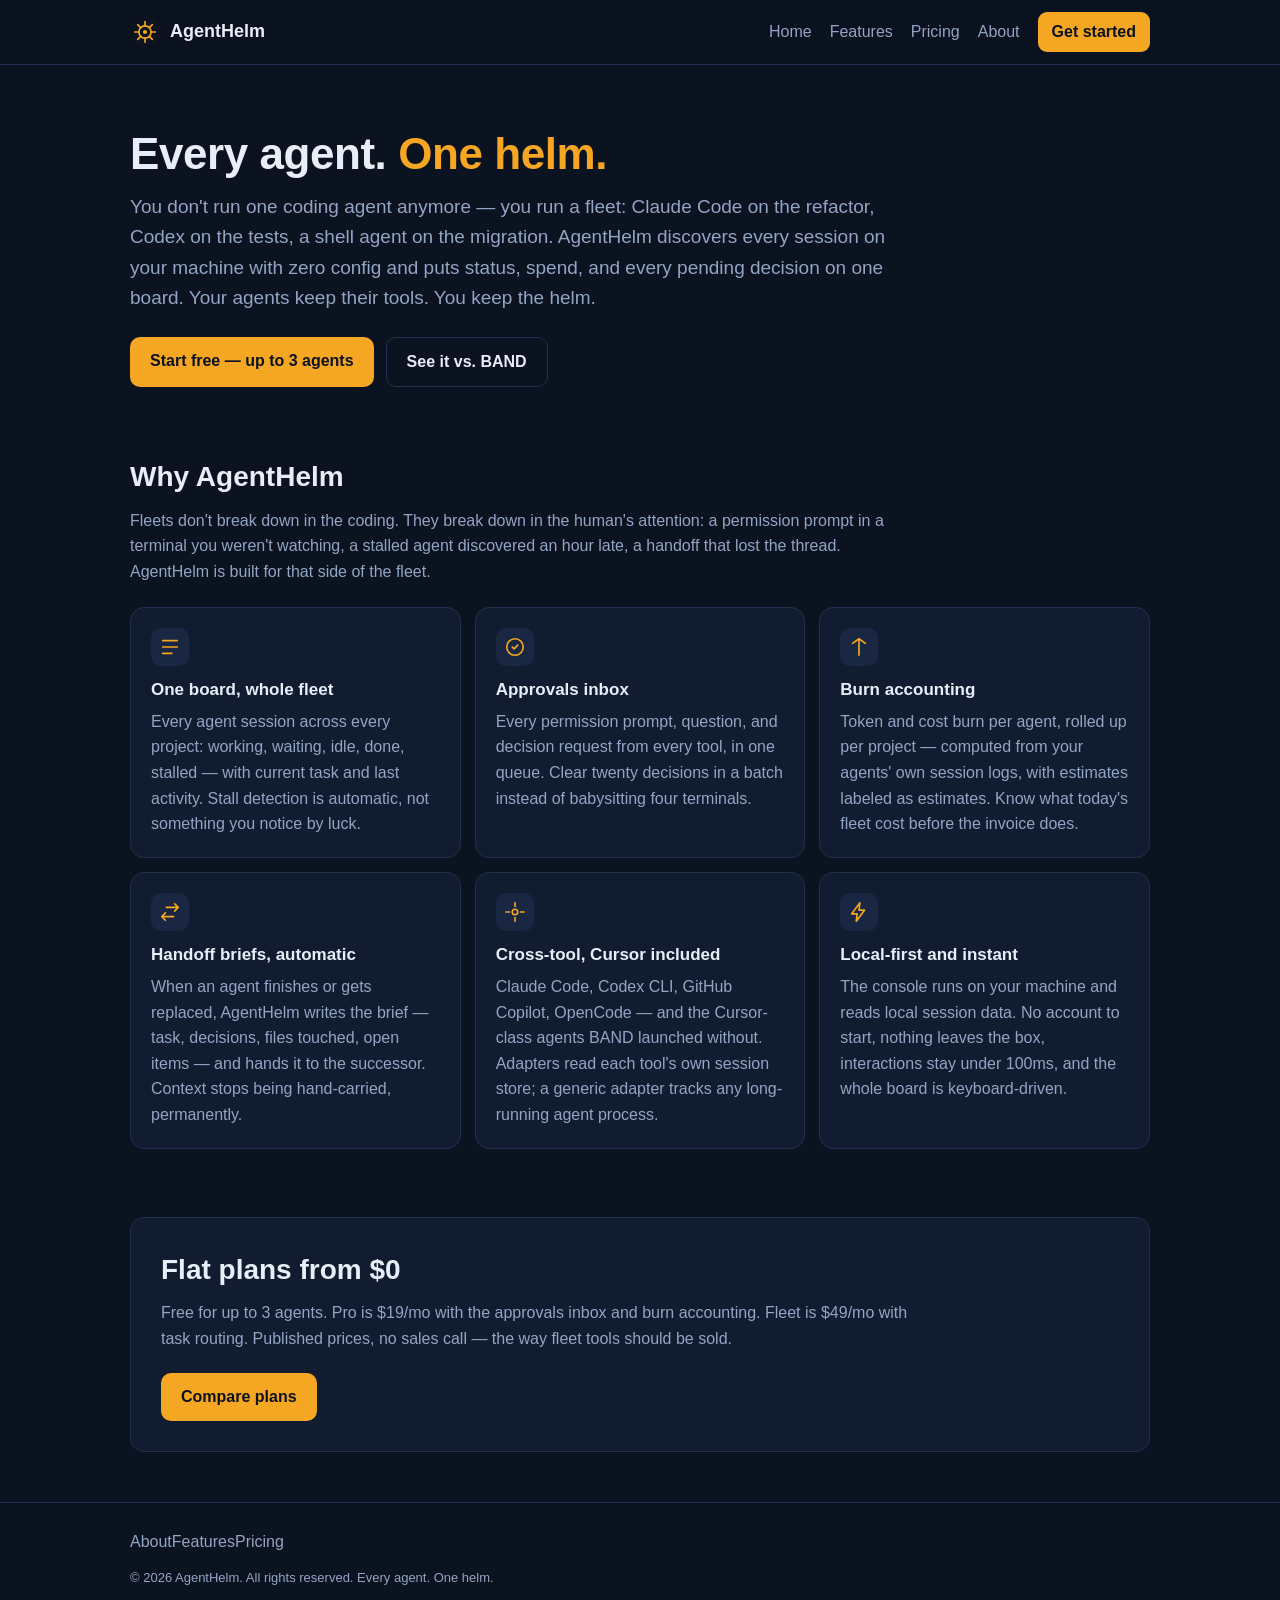
==== site/index.html @ 5ca5eb6a "AgentHelm launch: main batch 1/1" ====
<!doctype html><html lang="en"><head><meta charset="utf-8"><meta name="viewport" content="width=device-width, initial-scale=1"><title>AgentHelm — Every agent. One helm.</title><meta name="description" content="AgentHelm is the fleet operations console for coding agents: every agent session, its status, its spend, and every decision it needs — on one board, with one approvals inbox and automatic handoff briefs. Free for up to 3 agents."><meta property="og:title" content="AgentHelm — Every agent. One helm."><meta property="og:description" content="One board for every coding agent you run: status, burn, approvals, handoffs. Local-first, cross-tool, zero config."><meta property="og:type" content="website"><link rel="stylesheet" href="styles.css"><link rel="icon" type="image/svg+xml" href="assets/logo.svg">
<meta name="theme-color" content="#0b1220">
</head><body><header class="site"><div class="wrap nav"><a class="brand" href="index.html"><img src="assets/logo.svg" alt="AgentHelm logo" class="brand-logo"><span class="brand-lockup-name">AgentHelm</span></a><nav class="links"><a href="index.html">Home</a><a href="features.html">Features</a><a href="pricing.html">Pricing</a><a href="about.html">About</a><a class="cta" href="pricing.html">Get started</a></nav></div></header><main class="wrap"><div class="hero"><h1>Every agent. <span class="hl">One helm.</span></h1><p class="sub">You don't run one coding agent anymore — you run a fleet: Claude Code on the refactor, Codex on the tests, a shell agent on the migration. AgentHelm discovers every session on your machine with zero config and puts status, spend, and every pending decision on one board. Your agents keep their tools. You keep the helm.</p><div class="btnrow"><a class="btn" href="pricing.html">Start free — up to 3 agents</a><a class="btn ghost" href="features.html">See it vs. BAND</a></div>
</div>
<section class="block"><h2>Why AgentHelm</h2><p class="lead">Fleets don't break down in the coding. They break down in the human's attention: a permission prompt in a terminal you weren't watching, a stalled agent discovered an hour late, a handoff that lost the thread. AgentHelm is built for that side of the fleet.</p><div class="grid3"><div class="card"><span class="icon-chip" aria-hidden="true"><svg viewBox="0 0 24 24"><path d="M4 5h16M4 12h16M4 19h10"/></svg></span><h3>One board, whole fleet</h3><p>Every agent session across every project: working, waiting, idle, done, stalled — with current task and last activity. Stall detection is automatic, not something you notice by luck.</p></div><div class="card"><span class="icon-chip" aria-hidden="true"><svg viewBox="0 0 24 24"><path d="M9 12l2 2 4-4"/><circle cx="12" cy="12" r="9"/></svg></span><h3>Approvals inbox</h3><p>Every permission prompt, question, and decision request from every tool, in one queue. Clear twenty decisions in a batch instead of babysitting four terminals.</p></div><div class="card"><span class="icon-chip" aria-hidden="true"><svg viewBox="0 0 24 24"><path d="M12 3v18M5 8l7-5 7 5"/></svg></span><h3>Burn accounting</h3><p>Token and cost burn per agent, rolled up per project — computed from your agents' own session logs, with estimates labeled as estimates. Know what today's fleet cost before the invoice does.</p></div><div class="card"><span class="icon-chip" aria-hidden="true"><svg viewBox="0 0 24 24"><path d="M8 7h13M17 3l4 4-4 4M16 17H3M7 13l-4 4 4 4"/></svg></span><h3>Handoff briefs, automatic</h3><p>When an agent finishes or gets replaced, AgentHelm writes the brief — task, decisions, files touched, open items — and hands it to the successor. Context stops being hand-carried, permanently.</p></div><div class="card"><span class="icon-chip" aria-hidden="true"><svg viewBox="0 0 24 24"><circle cx="12" cy="12" r="3"/><path d="M12 2v4M12 18v4M2 12h4M18 12h4"/></svg></span><h3>Cross-tool, Cursor included</h3><p>Claude Code, Codex CLI, GitHub Copilot, OpenCode — and the Cursor-class agents BAND launched without. Adapters read each tool's own session store; a generic adapter tracks any long-running agent process.</p></div><div class="card"><span class="icon-chip" aria-hidden="true"><svg viewBox="0 0 24 24"><path d="M13 2L4 14h6l-1 8 9-12h-6z"/></svg></span><h3>Local-first and instant</h3><p>The console runs on your machine and reads local session data. No account to start, nothing leaves the box, interactions stay under 100ms, and the whole board is keyboard-driven.</p></div></div></section>
<section class="block dark"><h2>Flat plans from $0</h2><p class="lead">Free for up to 3 agents. Pro is $19/mo with the approvals inbox and burn accounting. Fleet is $49/mo with task routing. Published prices, no sales call — the way fleet tools should be sold.</p><div class="btnrow"><a class="btn" href="pricing.html">Compare plans</a></div></section></main><footer class="site"><div class="wrap"><div class="cols"><div><a href="about.html">About</a><a href="features.html">Features</a><a href="pricing.html">Pricing</a></div></div><p class="small">© 2026 AgentHelm. All rights reserved. Every agent. One helm.</p></div></footer>
</body></html>
---- site/styles.css ----
/* AgentHelm — portfolio site pattern, helm palette */
:root{
  --bg:#0b1220; --panel:#121c30; --line:#22304d; --txt:#e8eef8; --dim:#93a5c4;
  --amber:#f5a623; --green:#2fbf71; --red:#e5484d; --radius:14px;
}
*{box-sizing:border-box}
body{margin:0;background:var(--bg);color:var(--txt);
  font:16px/1.6 -apple-system,"Segoe UI",Roboto,Helvetica,Arial,sans-serif}
a{color:var(--amber);text-decoration:none}
a:hover{text-decoration:underline}
.wrap{max-width:1060px;margin:0 auto;padding:0 20px}
header.site{border-bottom:1px solid var(--line);background:rgba(11,18,32,.92);position:sticky;top:0;z-index:5}
.nav{display:flex;align-items:center;gap:18px;padding:12px 20px}
.brand{display:flex;align-items:center;gap:10px;color:var(--txt);font-weight:700;font-size:18px}
.brand:hover{text-decoration:none}
.brand-logo{width:30px;height:30px}
nav.links{margin-left:auto;display:flex;gap:18px;align-items:center}
nav.links a{color:var(--dim)}
nav.links a:hover{color:var(--txt);text-decoration:none}
nav.links a.cta{color:#0b1220;background:var(--amber);padding:7px 14px;border-radius:9px;font-weight:600}
.hero{padding:64px 0 30px;text-align:left}
.hero h1{font-size:44px;line-height:1.12;margin:0 0 14px;letter-spacing:-.01em}
.hero h1 .hl{color:var(--amber)}
.hero .sub{font-size:19px;color:var(--dim);max-width:760px;margin:0 0 24px}
.btnrow{display:flex;gap:12px;flex-wrap:wrap}
.btn{display:inline-block;background:var(--amber);color:#0b1220;font-weight:600;
  padding:11px 20px;border-radius:10px}
.btn:hover{text-decoration:none;filter:brightness(1.08)}
.btn.ghost{background:transparent;color:var(--txt);border:1px solid var(--line)}
section.block{padding:38px 0}
section.block h2{font-size:28px;margin:0 0 8px}
section.block .lead{color:var(--dim);max-width:760px;margin:0 0 22px}
section.block.dark{background:var(--panel);border:1px solid var(--line);border-radius:var(--radius);padding:30px;margin:30px 0}
.grid3{display:grid;grid-template-columns:repeat(auto-fill,minmax(300px,1fr));gap:14px}
.card{background:var(--panel);border:1px solid var(--line);border-radius:var(--radius);padding:20px}
.card h3{margin:0 0 6px;font-size:17px}
.card p{margin:0;color:var(--dim)}
.icon-chip{display:inline-flex;width:38px;height:38px;border-radius:10px;background:#1a2742;
  align-items:center;justify-content:center;margin-bottom:10px}
.icon-chip svg{width:22px;height:22px;stroke:var(--amber);fill:none;stroke-width:1.8;stroke-linecap:round;stroke-linejoin:round}
table.cmp{width:100%;border-collapse:collapse;background:var(--panel);border:1px solid var(--line);border-radius:var(--radius);overflow:hidden}
table.cmp th,table.cmp td{padding:10px 14px;border-bottom:1px solid var(--line);text-align:left;vertical-align:top}
table.cmp th{color:var(--dim);font-size:13px;text-transform:uppercase;letter-spacing:.08em}
.price-grid{display:grid;grid-template-columns:repeat(auto-fill,minmax(230px,1fr));gap:14px}
.price-card{background:var(--panel);border:1px solid var(--line);border-radius:var(--radius);padding:22px}
.price-card .amt{font-size:32px;font-weight:700}
.price-card .amt span{font-size:15px;color:var(--dim);font-weight:400}
.price-card ul{margin:12px 0 18px;padding-left:18px;color:var(--dim)}
.price-card.flag{border-color:var(--amber)}
.note{color:var(--dim);font-size:14px}
footer.site{border-top:1px solid var(--line);margin-top:50px;padding:26px 0 40px}
footer.site .cols{display:flex;gap:22px;flex-wrap:wrap;margin-bottom:12px}
footer.site a{color:var(--dim)}
footer.site .small{color:var(--dim);font-size:13px}
@media (max-width:640px){.hero h1{font-size:33px}nav.links a:not(.cta){display:none}}
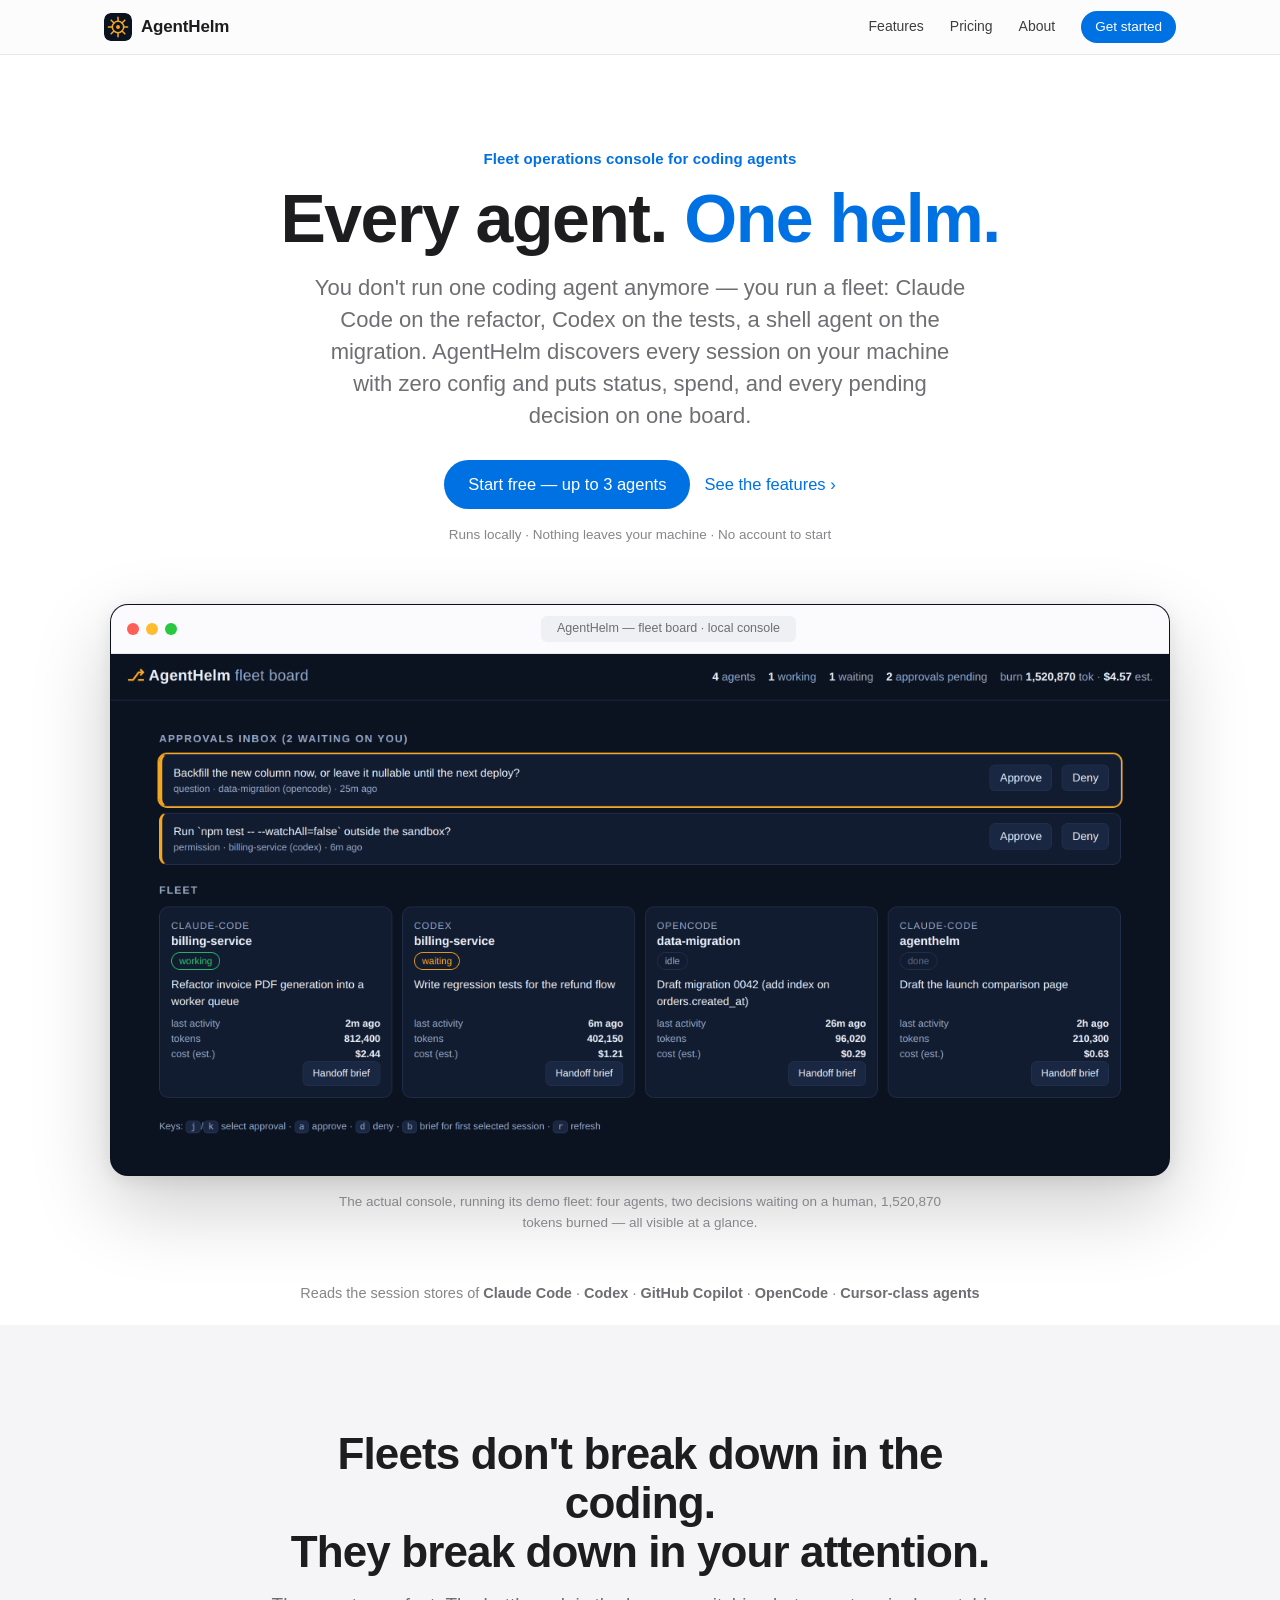
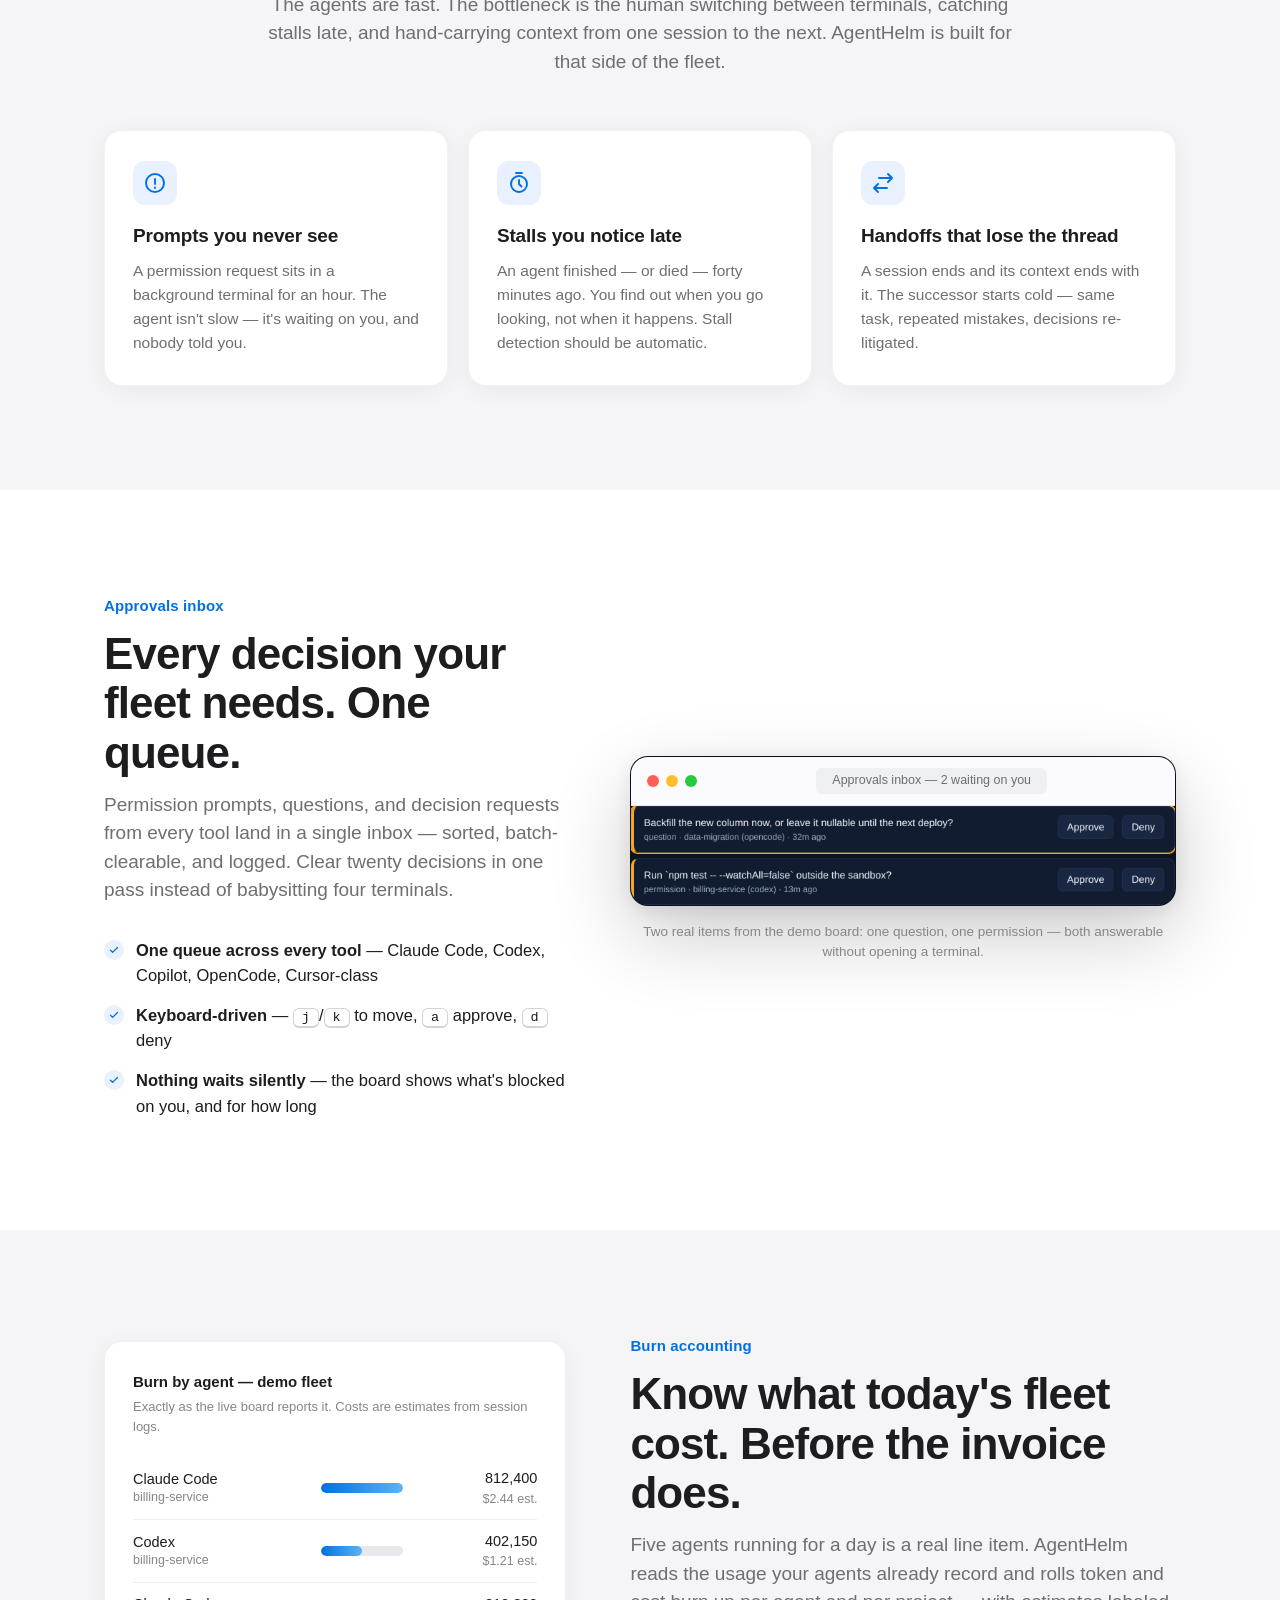
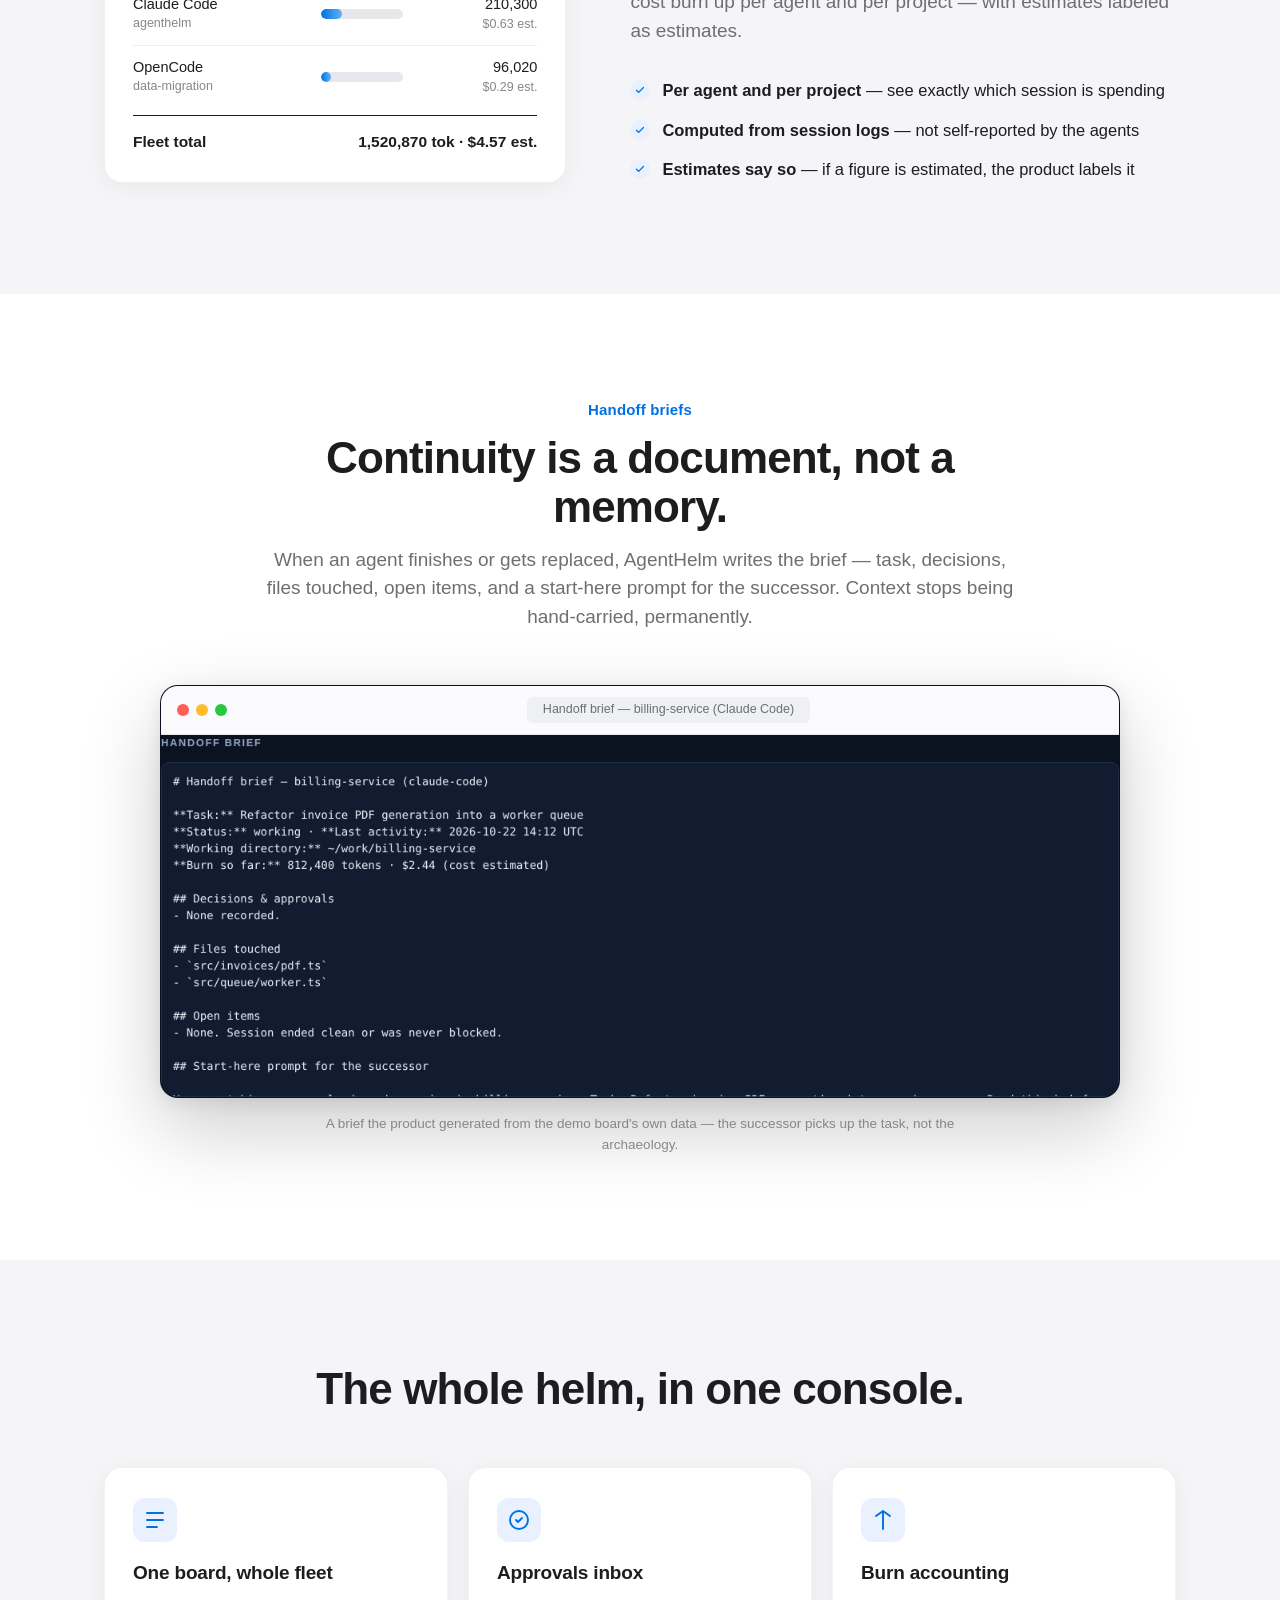
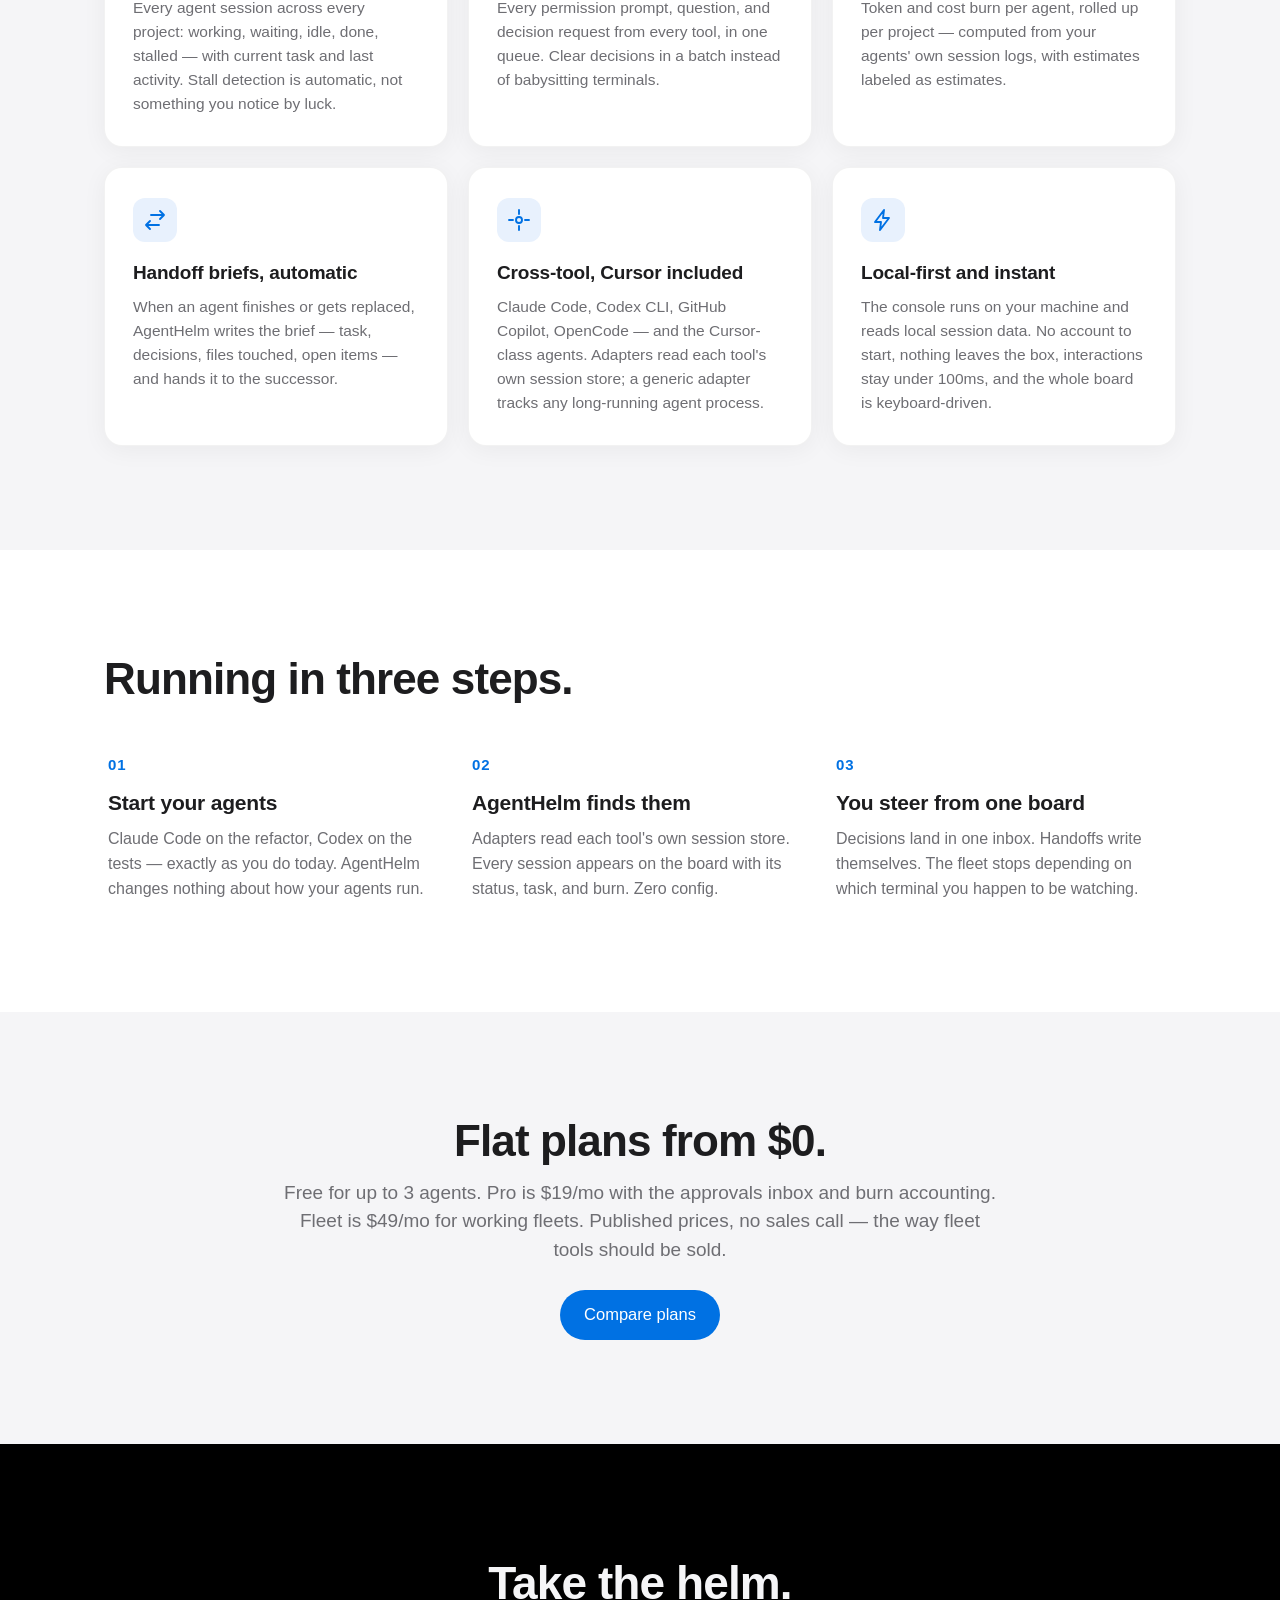
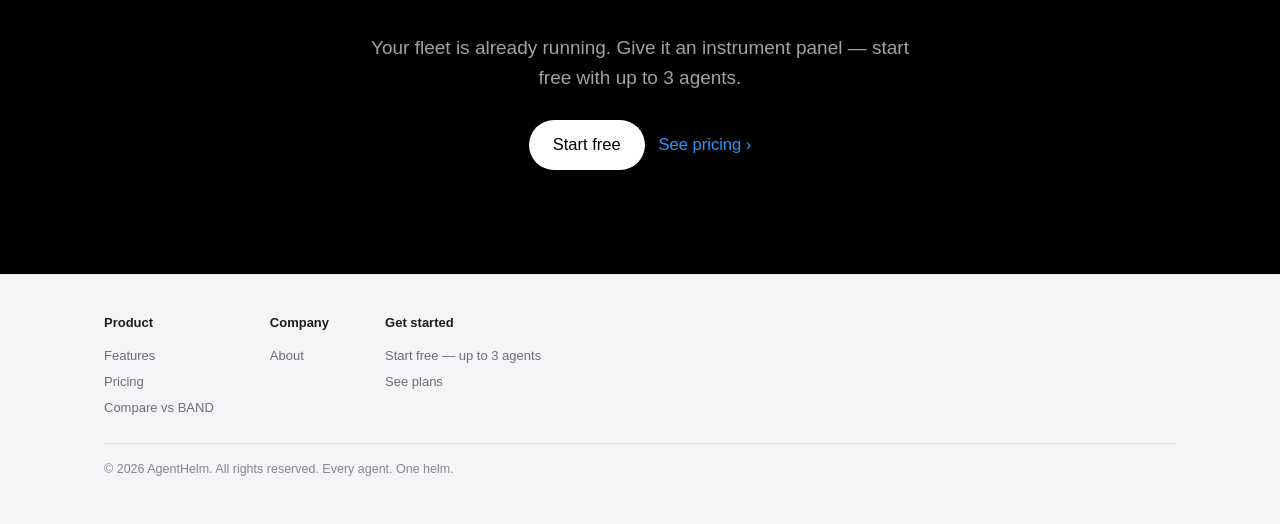
==== commit 9b44da5c: "AgentHelm redesign 2026-10-22: Apple-standard site, real console captures" ====
--- a/site/index.html
+++ b/site/index.html
@@ -1,7 +1,173 @@
-<!doctype html><html lang="en"><head><meta charset="utf-8"><meta name="viewport" content="width=device-width, initial-scale=1"><title>AgentHelm — Every agent. One helm.</title><meta name="description" content="AgentHelm is the fleet operations console for coding agents: every agent session, its status, its spend, and every decision it needs — on one board, with one approvals inbox and automatic handoff briefs. Free for up to 3 agents."><meta property="og:title" content="AgentHelm — Every agent. One helm."><meta property="og:description" content="One board for every coding agent you run: status, burn, approvals, handoffs. Local-first, cross-tool, zero config."><meta property="og:type" content="website"><link rel="stylesheet" href="styles.css"><link rel="icon" type="image/svg+xml" href="assets/logo.svg">
-<meta name="theme-color" content="#0b1220">
-</head><body><header class="site"><div class="wrap nav"><a class="brand" href="index.html"><img src="assets/logo.svg" alt="AgentHelm logo" class="brand-logo"><span class="brand-lockup-name">AgentHelm</span></a><nav class="links"><a href="index.html">Home</a><a href="features.html">Features</a><a href="pricing.html">Pricing</a><a href="about.html">About</a><a class="cta" href="pricing.html">Get started</a></nav></div></header><main class="wrap"><div class="hero"><h1>Every agent. <span class="hl">One helm.</span></h1><p class="sub">You don't run one coding agent anymore — you run a fleet: Claude Code on the refactor, Codex on the tests, a shell agent on the migration. AgentHelm discovers every session on your machine with zero config and puts status, spend, and every pending decision on one board. Your agents keep their tools. You keep the helm.</p><div class="btnrow"><a class="btn" href="pricing.html">Start free — up to 3 agents</a><a class="btn ghost" href="features.html">See it vs. BAND</a></div>
+<!doctype html>
+<html lang="en">
+<head>
+<meta charset="utf-8">
+<meta name="viewport" content="width=device-width, initial-scale=1">
+<title>AgentHelm — Every agent. One helm.</title>
+<meta name="description" content="AgentHelm is the fleet operations console for coding agents: every agent session, its status, its spend, and every decision it needs — on one board, with one approvals inbox and automatic handoff briefs. Free for up to 3 agents.">
+<meta property="og:title" content="AgentHelm — Every agent. One helm.">
+<meta property="og:description" content="One board for every coding agent you run: status, burn, approvals, handoffs. Local-first, cross-tool, zero config.">
+<meta property="og:type" content="website">
+<meta property="og:url" content="https://agenthelm.lifeofmorr.com/">
+<meta property="og:image" content="https://agenthelm.lifeofmorr.com/assets/logo.svg">
+<meta name="theme-color" content="#fbfbfd">
+<link rel="stylesheet" href="styles.css">
+<link rel="icon" type="image/svg+xml" href="assets/logo.svg">
+</head>
+<body>
+<header class="site"><div class="wrap nav">
+<a class="brand" href="index.html"><img src="assets/logo.svg" alt="AgentHelm logo" class="brand-logo">AgentHelm</a>
+<nav class="links"><a href="features.html">Features</a><a href="pricing.html">Pricing</a><a href="about.html">About</a><a class="cta" href="pricing.html">Get started</a></nav>
+</div></header>
+
+<main>
+<div class="hero wrap">
+  <p class="eyebrow">Fleet operations console for coding agents</p>
+  <h1>Every agent. <span class="hl">One helm.</span></h1>
+  <p class="sub">You don't run one coding agent anymore — you run a fleet: Claude Code on the refactor, Codex on the tests, a shell agent on the migration. AgentHelm discovers every session on your machine with zero config and puts status, spend, and every pending decision on one board.</p>
+  <div class="btnrow">
+    <a class="btn" href="pricing.html">Start free — up to 3 agents</a>
+    <a class="link-arrow" href="features.html">See the features</a>
+  </div>
+  <p class="fineprint">Runs locally · Nothing leaves your machine · No account to start</p>
+  <div class="window">
+    <div class="window-bar"><span class="dot r"></span><span class="dot y"></span><span class="dot g"></span><span class="url">AgentHelm — fleet board · local console</span></div>
+    <img src="assets/console-board.svg" alt="The AgentHelm fleet board, live from the product's demo: an approvals inbox with two decisions waiting, and four agent sessions across three projects showing status, current task, token burn and estimated cost" width="2640" height="1300">
+  </div>
+  <p class="shot-caption">The actual console, running its demo fleet: four agents, two decisions waiting on a human, 1,520,870 tokens burned — all visible at a glance.</p>
+  <p class="toolstrip">Reads the session stores of <b>Claude Code</b> · <b>Codex</b> · <b>GitHub Copilot</b> · <b>OpenCode</b> · <b>Cursor-class agents</b></p>
 </div>
-<section class="block"><h2>Why AgentHelm</h2><p class="lead">Fleets don't break down in the coding. They break down in the human's attention: a permission prompt in a terminal you weren't watching, a stalled agent discovered an hour late, a handoff that lost the thread. AgentHelm is built for that side of the fleet.</p><div class="grid3"><div class="card"><span class="icon-chip" aria-hidden="true"><svg viewBox="0 0 24 24"><path d="M4 5h16M4 12h16M4 19h10"/></svg></span><h3>One board, whole fleet</h3><p>Every agent session across every project: working, waiting, idle, done, stalled — with current task and last activity. Stall detection is automatic, not something you notice by luck.</p></div><div class="card"><span class="icon-chip" aria-hidden="true"><svg viewBox="0 0 24 24"><path d="M9 12l2 2 4-4"/><circle cx="12" cy="12" r="9"/></svg></span><h3>Approvals inbox</h3><p>Every permission prompt, question, and decision request from every tool, in one queue. Clear twenty decisions in a batch instead of babysitting four terminals.</p></div><div class="card"><span class="icon-chip" aria-hidden="true"><svg viewBox="0 0 24 24"><path d="M12 3v18M5 8l7-5 7 5"/></svg></span><h3>Burn accounting</h3><p>Token and cost burn per agent, rolled up per project — computed from your agents' own session logs, with estimates labeled as estimates. Know what today's fleet cost before the invoice does.</p></div><div class="card"><span class="icon-chip" aria-hidden="true"><svg viewBox="0 0 24 24"><path d="M8 7h13M17 3l4 4-4 4M16 17H3M7 13l-4 4 4 4"/></svg></span><h3>Handoff briefs, automatic</h3><p>When an agent finishes or gets replaced, AgentHelm writes the brief — task, decisions, files touched, open items — and hands it to the successor. Context stops being hand-carried, permanently.</p></div><div class="card"><span class="icon-chip" aria-hidden="true"><svg viewBox="0 0 24 24"><circle cx="12" cy="12" r="3"/><path d="M12 2v4M12 18v4M2 12h4M18 12h4"/></svg></span><h3>Cross-tool, Cursor included</h3><p>Claude Code, Codex CLI, GitHub Copilot, OpenCode — and the Cursor-class agents BAND launched without. Adapters read each tool's own session store; a generic adapter tracks any long-running agent process.</p></div><div class="card"><span class="icon-chip" aria-hidden="true"><svg viewBox="0 0 24 24"><path d="M13 2L4 14h6l-1 8 9-12h-6z"/></svg></span><h3>Local-first and instant</h3><p>The console runs on your machine and reads local session data. No account to start, nothing leaves the box, interactions stay under 100ms, and the whole board is keyboard-driven.</p></div></div></section>
-<section class="block dark"><h2>Flat plans from $0</h2><p class="lead">Free for up to 3 agents. Pro is $19/mo with the approvals inbox and burn accounting. Fleet is $49/mo with task routing. Published prices, no sales call — the way fleet tools should be sold.</p><div class="btnrow"><a class="btn" href="pricing.html">Compare plans</a></div></section></main><footer class="site"><div class="wrap"><div class="cols"><div><a href="about.html">About</a><a href="features.html">Features</a><a href="pricing.html">Pricing</a></div></div><p class="small">© 2026 AgentHelm. All rights reserved. Every agent. One helm.</p></div></footer>
-</body></html>
+
+<section class="block alt">
+  <div class="wrap">
+    <div class="sec-head">
+      <h2>Fleets don't break down in the coding.<br>They break down in your attention.</h2>
+      <p class="lead">The agents are fast. The bottleneck is the human switching between terminals, catching stalls late, and hand-carrying context from one session to the next. AgentHelm is built for that side of the fleet.</p>
+    </div>
+    <div class="grid3">
+      <div class="card"><span class="icon-chip" aria-hidden="true"><svg viewBox="0 0 24 24"><path d="M12 8v5M12 16.5v.5"/><circle cx="12" cy="12" r="9"/></svg></span><h3>Prompts you never see</h3><p>A permission request sits in a background terminal for an hour. The agent isn't slow — it's waiting on you, and nobody told you.</p></div>
+      <div class="card"><span class="icon-chip" aria-hidden="true"><svg viewBox="0 0 24 24"><circle cx="12" cy="13" r="8"/><path d="M12 9v4l2.5 2.5M9 2h6"/></svg></span><h3>Stalls you notice late</h3><p>An agent finished — or died — forty minutes ago. You find out when you go looking, not when it happens. Stall detection should be automatic.</p></div>
+      <div class="card"><span class="icon-chip" aria-hidden="true"><svg viewBox="0 0 24 24"><path d="M8 7h13M17 3l4 4-4 4M16 17H3M7 13l-4 4 4 4"/></svg></span><h3>Handoffs that lose the thread</h3><p>A session ends and its context ends with it. The successor starts cold — same task, repeated mistakes, decisions re-litigated.</p></div>
+    </div>
+  </div>
+</section>
+
+<section class="block">
+  <div class="wrap split">
+    <div class="split-copy">
+      <p class="eyebrow">Approvals inbox</p>
+      <h2>Every decision your fleet needs. One queue.</h2>
+      <p class="lead">Permission prompts, questions, and decision requests from every tool land in a single inbox — sorted, batch-clearable, and logged. Clear twenty decisions in one pass instead of babysitting four terminals.</p>
+      <ul class="checks">
+        <li><b>One queue across every tool</b> — Claude Code, Codex, Copilot, OpenCode, Cursor-class</li>
+        <li><b>Keyboard-driven</b> — <kbd>j</kbd>/<kbd>k</kbd> to move, <kbd>a</kbd> approve, <kbd>d</kbd> deny</li>
+        <li><b>Nothing waits silently</b> — the board shows what's blocked on you, and for how long</li>
+      </ul>
+    </div>
+    <div class="split-visual">
+      <div class="window">
+        <div class="window-bar"><span class="dot r"></span><span class="dot y"></span><span class="dot g"></span><span class="url">Approvals inbox — 2 waiting on you</span></div>
+        <img src="assets/console-approvals.svg" alt="The AgentHelm approvals inbox: two pending decisions — a question from an OpenCode migration agent and a permission request from a Codex test agent — each with Approve and Deny actions" width="1520" height="276">
+      </div>
+      <p class="shot-caption">Two real items from the demo board: one question, one permission — both answerable without opening a terminal.</p>
+    </div>
+  </div>
+</section>
+
+<section class="block alt">
+  <div class="wrap split flip">
+    <div class="split-copy">
+      <p class="eyebrow">Burn accounting</p>
+      <h2>Know what today's fleet cost. Before the invoice does.</h2>
+      <p class="lead">Five agents running for a day is a real line item. AgentHelm reads the usage your agents already record and rolls token and cost burn up per agent and per project — with estimates labeled as estimates.</p>
+      <ul class="checks">
+        <li><b>Per agent and per project</b> — see exactly which session is spending</li>
+        <li><b>Computed from session logs</b> — not self-reported by the agents</li>
+        <li><b>Estimates say so</b> — if a figure is estimated, the product labels it</li>
+      </ul>
+    </div>
+    <div class="split-visual">
+      <div class="burncard">
+        <h4>Burn by agent — demo fleet</h4>
+        <p class="cap">Exactly as the live board reports it. Costs are estimates from session logs.</p>
+        <div class="burn-row"><div class="who">Claude Code<span>billing-service</span></div><div class="bar"><i style="width:100%"></i></div><div class="val num">812,400<span>$2.44 est.</span></div></div>
+        <div class="burn-row"><div class="who">Codex<span>billing-service</span></div><div class="bar"><i style="width:49.5%"></i></div><div class="val num">402,150<span>$1.21 est.</span></div></div>
+        <div class="burn-row"><div class="who">Claude Code<span>agenthelm</span></div><div class="bar"><i style="width:25.9%"></i></div><div class="val num">210,300<span>$0.63 est.</span></div></div>
+        <div class="burn-row"><div class="who">OpenCode<span>data-migration</span></div><div class="bar"><i style="width:11.8%"></i></div><div class="val num">96,020<span>$0.29 est.</span></div></div>
+        <div class="burn-total"><span>Fleet total</span><span class="num">1,520,870 tok · $4.57 est.</span></div>
+      </div>
+    </div>
+  </div>
+</section>
+
+<section class="block">
+  <div class="wrap">
+    <div class="sec-head">
+      <p class="eyebrow">Handoff briefs</p>
+      <h2>Continuity is a document, not a memory.</h2>
+      <p class="lead">When an agent finishes or gets replaced, AgentHelm writes the brief — task, decisions, files touched, open items, and a start-here prompt for the successor. Context stops being hand-carried, permanently.</p>
+    </div>
+    <div class="window" style="max-width:960px;margin:0 auto">
+      <div class="window-bar"><span class="dot r"></span><span class="dot y"></span><span class="dot g"></span><span class="url">Handoff brief — billing-service (Claude Code)</span></div>
+      <img src="assets/console-brief.svg" alt="An AgentHelm handoff brief generated from a real demo session: task, status, burn so far, files touched, open items, and a start-here prompt for the successor agent" width="2400" height="908">
+    </div>
+    <p class="shot-caption">A brief the product generated from the demo board's own data — the successor picks up the task, not the archaeology.</p>
+  </div>
+</section>
+
+<section class="block alt">
+  <div class="wrap">
+    <div class="sec-head">
+      <h2>The whole helm, in one console.</h2>
+    </div>
+    <div class="grid3">
+      <div class="card"><span class="icon-chip" aria-hidden="true"><svg viewBox="0 0 24 24"><path d="M4 5h16M4 12h16M4 19h10"/></svg></span><h3>One board, whole fleet</h3><p>Every agent session across every project: working, waiting, idle, done, stalled — with current task and last activity. Stall detection is automatic, not something you notice by luck.</p></div>
+      <div class="card"><span class="icon-chip" aria-hidden="true"><svg viewBox="0 0 24 24"><path d="M9 12l2 2 4-4"/><circle cx="12" cy="12" r="9"/></svg></span><h3>Approvals inbox</h3><p>Every permission prompt, question, and decision request from every tool, in one queue. Clear decisions in a batch instead of babysitting terminals.</p></div>
+      <div class="card"><span class="icon-chip" aria-hidden="true"><svg viewBox="0 0 24 24"><path d="M12 3v18M5 8l7-5 7 5"/></svg></span><h3>Burn accounting</h3><p>Token and cost burn per agent, rolled up per project — computed from your agents' own session logs, with estimates labeled as estimates.</p></div>
+      <div class="card"><span class="icon-chip" aria-hidden="true"><svg viewBox="0 0 24 24"><path d="M8 7h13M17 3l4 4-4 4M16 17H3M7 13l-4 4 4 4"/></svg></span><h3>Handoff briefs, automatic</h3><p>When an agent finishes or gets replaced, AgentHelm writes the brief — task, decisions, files touched, open items — and hands it to the successor.</p></div>
+      <div class="card"><span class="icon-chip" aria-hidden="true"><svg viewBox="0 0 24 24"><circle cx="12" cy="12" r="3"/><path d="M12 2v4M12 18v4M2 12h4M18 12h4"/></svg></span><h3>Cross-tool, Cursor included</h3><p>Claude Code, Codex CLI, GitHub Copilot, OpenCode — and the Cursor-class agents. Adapters read each tool's own session store; a generic adapter tracks any long-running agent process.</p></div>
+      <div class="card"><span class="icon-chip" aria-hidden="true"><svg viewBox="0 0 24 24"><path d="M13 2L4 14h6l-1 8 9-12h-6z"/></svg></span><h3>Local-first and instant</h3><p>The console runs on your machine and reads local session data. No account to start, nothing leaves the box, interactions stay under 100ms, and the whole board is keyboard-driven.</p></div>
+    </div>
+  </div>
+</section>
+
+<section class="block">
+  <div class="wrap">
+    <div class="sec-head left">
+      <h2>Running in three steps.</h2>
+    </div>
+    <div class="steps">
+      <div class="step"><p class="n">01</p><h3>Start your agents</h3><p>Claude Code on the refactor, Codex on the tests — exactly as you do today. AgentHelm changes nothing about how your agents run.</p></div>
+      <div class="step"><p class="n">02</p><h3>AgentHelm finds them</h3><p>Adapters read each tool's own session store. Every session appears on the board with its status, task, and burn. Zero config.</p></div>
+      <div class="step"><p class="n">03</p><h3>You steer from one board</h3><p>Decisions land in one inbox. Handoffs write themselves. The fleet stops depending on which terminal you happen to be watching.</p></div>
+    </div>
+  </div>
+</section>
+
+<section class="block alt">
+  <div class="wrap sec-head" style="margin-bottom:0">
+    <h2>Flat plans from $0.</h2>
+    <p class="lead">Free for up to 3 agents. Pro is $19/mo with the approvals inbox and burn accounting. Fleet is $49/mo for working fleets. Published prices, no sales call — the way fleet tools should be sold.</p>
+    <div class="btnrow" style="justify-content:center;margin-top:26px"><a class="btn" href="pricing.html">Compare plans</a></div>
+  </div>
+</section>
+
+<section class="block dark cta-band">
+  <div class="wrap">
+    <h2>Take the helm.</h2>
+    <p>Your fleet is already running. Give it an instrument panel — start free with up to 3 agents.</p>
+    <div class="btnrow"><a class="btn white" href="pricing.html">Start free</a><a class="link-arrow" href="pricing.html" style="color:#2997ff">See pricing</a></div>
+  </div>
+</section>
+</main>
+
+<footer class="site"><div class="wrap">
+<div class="cols">
+  <div class="col"><h5>Product</h5><a href="features.html">Features</a><a href="pricing.html">Pricing</a><a href="features.html">Compare vs BAND</a></div>
+  <div class="col"><h5>Company</h5><a href="about.html">About</a></div>
+  <div class="col"><h5>Get started</h5><a href="pricing.html">Start free — up to 3 agents</a><a href="pricing.html">See plans</a></div>
+</div>
+<p class="small">© 2026 AgentHelm. All rights reserved. Every agent. One helm.</p>
+</div></footer>
+</body>
+</html>
--- a/site/styles.css
+++ b/site/styles.css
@@ -1,55 +1,199 @@
-/* AgentHelm — portfolio site pattern, helm palette */
+/* AgentHelm — Apple-standard marketing design system.
+   Light surfaces, SF Pro type at scale, pill CTAs in #0071e3,
+   real product visuals in window frames with soft shadows. */
+
 :root{
-  --bg:#0b1220; --panel:#121c30; --line:#22304d; --txt:#e8eef8; --dim:#93a5c4;
-  --amber:#f5a623; --green:#2fbf71; --red:#e5484d; --radius:14px;
+  --ink:#1d1d1f; --sub:#6e6e73; --faint:#86868b;
+  --bg:#fff; --alt:#f5f5f7; --line:#d2d2d7; --hair:rgba(0,0,0,.08);
+  --blue:#0071e3; --blue-hover:#0077ed; --blue-tint:#e8f1fd;
+  --amber:#b25000; --radius:18px;
+  --shadow-shot:0 30px 80px rgba(0,0,0,.20), 0 4px 18px rgba(0,0,0,.08);
+  --shadow-card:0 4px 24px rgba(0,0,0,.05);
 }
 *{box-sizing:border-box}
-body{margin:0;background:var(--bg);color:var(--txt);
-  font:16px/1.6 -apple-system,"Segoe UI",Roboto,Helvetica,Arial,sans-serif}
-a{color:var(--amber);text-decoration:none}
+html{scroll-behavior:smooth}
+body{margin:0;background:var(--bg);color:var(--ink);
+  font:17px/1.55 -apple-system,BlinkMacSystemFont,"SF Pro Text","Helvetica Neue",Helvetica,Arial,sans-serif;
+  -webkit-font-smoothing:antialiased;text-rendering:optimizeLegibility}
+::selection{background:#cfe6ff}
+a{color:var(--blue);text-decoration:none}
 a:hover{text-decoration:underline}
-.wrap{max-width:1060px;margin:0 auto;padding:0 20px}
-header.site{border-bottom:1px solid var(--line);background:rgba(11,18,32,.92);position:sticky;top:0;z-index:5}
-.nav{display:flex;align-items:center;gap:18px;padding:12px 20px}
-.brand{display:flex;align-items:center;gap:10px;color:var(--txt);font-weight:700;font-size:18px}
+a:focus-visible,.btn:focus-visible{outline:2px solid var(--blue);outline-offset:3px;border-radius:6px}
+img{max-width:100%}
+.wrap{max-width:1120px;margin:0 auto;padding:0 24px}
+.num{font-variant-numeric:tabular-nums}
+
+/* ---------- nav ---------- */
+header.site{position:sticky;top:0;z-index:50;
+  background:rgba(251,251,253,.78);backdrop-filter:saturate(180%) blur(20px);
+  -webkit-backdrop-filter:saturate(180%) blur(20px);border-bottom:1px solid var(--hair)}
+.nav{display:flex;align-items:center;gap:28px;height:54px}
+.brand{display:flex;align-items:center;gap:9px;color:var(--ink);font-weight:600;font-size:17px;letter-spacing:-.01em}
 .brand:hover{text-decoration:none}
-.brand-logo{width:30px;height:30px}
-nav.links{margin-left:auto;display:flex;gap:18px;align-items:center}
-nav.links a{color:var(--dim)}
-nav.links a:hover{color:var(--txt);text-decoration:none}
-nav.links a.cta{color:#0b1220;background:var(--amber);padding:7px 14px;border-radius:9px;font-weight:600}
-.hero{padding:64px 0 30px;text-align:left}
-.hero h1{font-size:44px;line-height:1.12;margin:0 0 14px;letter-spacing:-.01em}
-.hero h1 .hl{color:var(--amber)}
-.hero .sub{font-size:19px;color:var(--dim);max-width:760px;margin:0 0 24px}
-.btnrow{display:flex;gap:12px;flex-wrap:wrap}
-.btn{display:inline-block;background:var(--amber);color:#0b1220;font-weight:600;
-  padding:11px 20px;border-radius:10px}
-.btn:hover{text-decoration:none;filter:brightness(1.08)}
-.btn.ghost{background:transparent;color:var(--txt);border:1px solid var(--line)}
-section.block{padding:38px 0}
-section.block h2{font-size:28px;margin:0 0 8px}
-section.block .lead{color:var(--dim);max-width:760px;margin:0 0 22px}
-section.block.dark{background:var(--panel);border:1px solid var(--line);border-radius:var(--radius);padding:30px;margin:30px 0}
-.grid3{display:grid;grid-template-columns:repeat(auto-fill,minmax(300px,1fr));gap:14px}
-.card{background:var(--panel);border:1px solid var(--line);border-radius:var(--radius);padding:20px}
-.card h3{margin:0 0 6px;font-size:17px}
-.card p{margin:0;color:var(--dim)}
-.icon-chip{display:inline-flex;width:38px;height:38px;border-radius:10px;background:#1a2742;
-  align-items:center;justify-content:center;margin-bottom:10px}
-.icon-chip svg{width:22px;height:22px;stroke:var(--amber);fill:none;stroke-width:1.8;stroke-linecap:round;stroke-linejoin:round}
-table.cmp{width:100%;border-collapse:collapse;background:var(--panel);border:1px solid var(--line);border-radius:var(--radius);overflow:hidden}
-table.cmp th,table.cmp td{padding:10px 14px;border-bottom:1px solid var(--line);text-align:left;vertical-align:top}
-table.cmp th{color:var(--dim);font-size:13px;text-transform:uppercase;letter-spacing:.08em}
-.price-grid{display:grid;grid-template-columns:repeat(auto-fill,minmax(230px,1fr));gap:14px}
-.price-card{background:var(--panel);border:1px solid var(--line);border-radius:var(--radius);padding:22px}
-.price-card .amt{font-size:32px;font-weight:700}
-.price-card .amt span{font-size:15px;color:var(--dim);font-weight:400}
-.price-card ul{margin:12px 0 18px;padding-left:18px;color:var(--dim)}
-.price-card.flag{border-color:var(--amber)}
-.note{color:var(--dim);font-size:14px}
-footer.site{border-top:1px solid var(--line);margin-top:50px;padding:26px 0 40px}
-footer.site .cols{display:flex;gap:22px;flex-wrap:wrap;margin-bottom:12px}
-footer.site a{color:var(--dim)}
-footer.site .small{color:var(--dim);font-size:13px}
-@media (max-width:640px){.hero h1{font-size:33px}nav.links a:not(.cta){display:none}}
+.brand-logo{width:28px;height:28px;border-radius:7px}
+nav.links{margin-left:auto;display:flex;gap:26px;align-items:center;font-size:14px}
+nav.links a{color:var(--ink);opacity:.85}
+nav.links a:hover{opacity:1;text-decoration:none;color:var(--blue)}
+nav.links a.cta{background:var(--blue);color:#fff;opacity:1;padding:6px 14px;border-radius:980px;font-size:13.5px;font-weight:500}
+nav.links a.cta:hover{background:var(--blue-hover);color:#fff}
+
+/* ---------- type & hero ---------- */
+.eyebrow{font-size:15px;font-weight:600;color:var(--blue);letter-spacing:.01em;margin:0 0 12px}
+.hero{padding:92px 0 0;text-align:center}
+.hero h1{font-size:clamp(42px,6.2vw,68px);line-height:1.06;font-weight:700;letter-spacing:-.022em;margin:0 auto 18px;max-width:820px}
+.hero h1 .hl{color:var(--blue)}
+.hero .sub{font-size:clamp(18px,2.4vw,22px);line-height:1.45;color:var(--sub);max-width:660px;margin:0 auto 28px}
+.hero .fineprint{font-size:13.5px;color:var(--faint);margin:16px 0 0}
+.hero.page{padding:76px 0 0}
+.btnrow{display:flex;gap:14px;flex-wrap:wrap;align-items:center}
+.hero .btnrow{justify-content:center}
+.btn{display:inline-block;background:var(--blue);color:#fff;font-size:16.5px;font-weight:500;
+  padding:12px 24px;border-radius:980px;transition:background .18s ease}
+.btn:hover{background:var(--blue-hover);text-decoration:none}
+.btn.ghost{background:transparent;color:var(--blue);border:1.5px solid var(--blue)}
+.btn.ghost:hover{background:var(--blue-tint)}
+.btn.white{background:#fff;color:#000}
+.btn.white:hover{background:#e8e8ec}
+.link-arrow{font-size:16.5px}
+.link-arrow::after{content:" ›"}
+
+/* ---------- product window frames ---------- */
+.window{border-radius:var(--radius);overflow:hidden;background:#0b1220;
+  box-shadow:var(--shadow-shot);border:1px solid rgba(0,0,0,.10);text-align:left}
+.window-bar{display:flex;align-items:center;gap:7px;background:#fbfbfd;
+  padding:11px 16px;border-bottom:1px solid #e8e8ec}
+.window-bar .dot{width:12px;height:12px;border-radius:50%}
+.window-bar .dot.r{background:#ff5f57}.window-bar .dot.y{background:#febc2e}.window-bar .dot.g{background:#28c840}
+.window-bar .url{margin:0 auto;background:#eef0f3;color:var(--sub);font-size:12.5px;
+  padding:3px 16px;border-radius:6px;white-space:nowrap;overflow:hidden;text-overflow:ellipsis}
+.window img{display:block;width:100%;height:auto}
+.hero .window{max-width:1060px;margin:58px auto 0}
+.shot-caption{font-size:13.5px;color:var(--faint);text-align:center;margin:16px auto 0;max-width:640px}
+
+/* ---------- sections ---------- */
+section.block{padding:104px 0}
+section.block.alt{background:var(--alt)}
+section.block.dark{background:#000;color:#f5f5f7}
+section.block.dark .lead{color:#a1a1a6}
+.sec-head{max-width:760px;margin:0 auto 54px;text-align:center}
+.sec-head.left{margin:0 0 44px;text-align:left}
+.sec-head h2,.split h2{font-size:clamp(30px,4.4vw,44px);line-height:1.12;font-weight:700;letter-spacing:-.02em;margin:0 0 14px}
+.sec-head .lead,.split .lead{font-size:19px;line-height:1.5;color:var(--sub);margin:0}
+.split{display:grid;grid-template-columns:1fr 1.18fr;gap:64px;align-items:center}
+.split.flip .split-copy{order:2}
+.split.flip .split-visual{order:1}
+ul.checks{list-style:none;margin:26px 0 0;padding:0}
+ul.checks li{position:relative;padding:7px 0 7px 32px;font-size:16.5px}
+ul.checks li::before{content:"";position:absolute;left:0;top:9px;width:20px;height:20px;border-radius:50%;
+  background:var(--blue-tint) url("data:image/svg+xml,%3Csvg xmlns='http://www.w3.org/2000/svg' viewBox='0 0 24 24'%3E%3Cpath d='M5 12.5l4.2 4.2L19 7' fill='none' stroke='%230071e3' stroke-width='2.6' stroke-linecap='round' stroke-linejoin='round'/%3E%3C/svg%3E") center/12px no-repeat}
+ul.checks li b{font-weight:600}
+
+/* ---------- cards & grids ---------- */
+.grid3{display:grid;grid-template-columns:repeat(3,1fr);gap:20px}
+.card{background:#fff;border:1px solid rgba(0,0,0,.05);border-radius:var(--radius);
+  padding:30px 28px;box-shadow:var(--shadow-card);transition:box-shadow .2s ease}
+.card:hover{box-shadow:0 10px 34px rgba(0,0,0,.09)}
+.on-white .card{background:var(--alt);border-color:transparent;box-shadow:none}
+.card h3{margin:0 0 8px;font-size:19px;font-weight:600;letter-spacing:-.01em}
+.card p{margin:0;color:var(--sub);font-size:15.5px;line-height:1.55}
+.icon-chip{display:inline-flex;width:44px;height:44px;border-radius:12px;background:var(--blue-tint);
+  align-items:center;justify-content:center;margin-bottom:16px}
+.icon-chip svg{width:24px;height:24px;stroke:var(--blue);fill:none;stroke-width:1.9;stroke-linecap:round;stroke-linejoin:round}
+
+/* ---------- tool strip / chips ---------- */
+.toolstrip{text-align:center;padding:34px 0 6px;color:var(--faint);font-size:14.5px}
+.toolstrip b{color:var(--sub);font-weight:600}
+.chiprow{display:flex;gap:10px;flex-wrap:wrap;margin-top:22px}
+.tchip{border:1px solid var(--line);border-radius:980px;padding:8px 16px;font-size:14.5px;font-weight:500;background:#fff}
+.tchip span{color:var(--faint);font-weight:400}
+kbd{background:#fff;border:1px solid var(--line);border-bottom-width:2.5px;border-radius:6px;
+  padding:1px 8px;font:13.5px ui-monospace,SFMono-Regular,Menlo,monospace;color:var(--ink)}
+
+/* ---------- burn table visual ---------- */
+.burncard{background:#fff;border:1px solid rgba(0,0,0,.06);border-radius:var(--radius);
+  box-shadow:var(--shadow-card);padding:28px}
+.burncard h4{margin:0 0 4px;font-size:15px;font-weight:600}
+.burncard .cap{color:var(--faint);font-size:13px;margin:0 0 20px}
+.burn-row{display:grid;grid-template-columns:172px 1fr 118px;gap:16px;align-items:center;padding:10px 0;border-top:1px solid #eeeef0}
+.burn-row:first-of-type{border-top:none}
+.burn-row .who{font-size:14.5px;line-height:1.35}
+.burn-row .who span{display:block;color:var(--faint);font-size:12.5px}
+.burn-row .bar{height:10px;background:#e8e8ec;border-radius:99px;overflow:hidden}
+.burn-row .bar i{display:block;height:100%;border-radius:99px;background:linear-gradient(90deg,#0071e3,#5db3f5)}
+.burn-row .val{text-align:right;font-size:14.5px}
+.burn-row .val span{display:block;color:var(--faint);font-size:12.5px}
+.burn-total{display:flex;justify-content:space-between;border-top:1.5px solid var(--ink);margin-top:8px;padding-top:14px;font-weight:600;font-size:15.5px}
+
+/* ---------- steps ---------- */
+.steps{display:grid;grid-template-columns:repeat(3,1fr);gap:20px}
+.step{padding:6px 4px}
+.step .n{font-size:15px;font-weight:700;color:var(--blue);letter-spacing:.06em}
+.step h3{font-size:21px;margin:10px 0 8px;letter-spacing:-.01em}
+.step p{color:var(--sub);margin:0;font-size:16px}
+
+/* ---------- comparison table ---------- */
+.tablecard{background:#fff;border:1px solid rgba(0,0,0,.06);border-radius:var(--radius);
+  box-shadow:var(--shadow-card);overflow:hidden}
+table.cmp{width:100%;border-collapse:collapse;font-size:15.5px}
+table.cmp th,table.cmp td{padding:14px 20px;border-bottom:1px solid #eeeef0;text-align:left;vertical-align:top}
+table.cmp tr:last-child td{border-bottom:none}
+table.cmp th{color:var(--faint);font-size:12.5px;text-transform:uppercase;letter-spacing:.07em;font-weight:600;background:#fbfbfd}
+table.cmp td.yes{color:var(--ink)}
+table.cmp .ck{color:var(--blue);font-weight:700}
+table.cmp .staged{color:var(--amber);font-weight:500;white-space:nowrap}
+.note{color:var(--sub);font-size:14px;margin-top:18px}
+
+/* ---------- pricing ---------- */
+.price-grid{display:grid;grid-template-columns:repeat(4,1fr);gap:18px;align-items:stretch}
+.price-card{background:#fff;border:1px solid #e3e3e8;border-radius:20px;padding:30px 26px;
+  display:flex;flex-direction:column;position:relative}
+.price-card.flag{border:2px solid var(--blue);box-shadow:0 14px 40px rgba(0,113,227,.13)}
+.price-card .badge{position:absolute;top:-13px;left:50%;transform:translateX(-50%);
+  background:var(--blue);color:#fff;font-size:12px;font-weight:600;padding:4px 12px;border-radius:980px;white-space:nowrap}
+.price-card h3{margin:0;font-size:17px;font-weight:600}
+.price-card .amt{font-size:42px;font-weight:700;letter-spacing:-.02em;margin:10px 0 2px}
+.price-card .amt span{font-size:15px;color:var(--sub);font-weight:400;letter-spacing:0}
+.price-card .per{color:var(--faint);font-size:13.5px;margin:0 0 18px}
+.price-card ul{list-style:none;margin:0 0 26px;padding:0}
+.price-card li{position:relative;padding:5.5px 0 5.5px 26px;font-size:14.5px;color:#333336}
+.price-card li::before{content:"";position:absolute;left:0;top:8px;width:16px;height:16px;border-radius:50%;
+  background:var(--blue-tint) url("data:image/svg+xml,%3Csvg xmlns='http://www.w3.org/2000/svg' viewBox='0 0 24 24'%3E%3Cpath d='M5 12.5l4.2 4.2L19 7' fill='none' stroke='%230071e3' stroke-width='2.8' stroke-linecap='round' stroke-linejoin='round'/%3E%3C/svg%3E") center/10px no-repeat}
+.price-card .btn{margin-top:auto;text-align:center;font-size:15.5px;padding:11px 18px}
+
+/* ---------- CTA band & footer ---------- */
+.cta-band{text-align:center}
+.cta-band h2{font-size:clamp(32px,4.6vw,46px);letter-spacing:-.02em;margin:0 0 14px}
+.cta-band p{color:#a1a1a6;font-size:19px;max-width:560px;margin:0 auto 28px}
+.cta-band .btnrow{justify-content:center}
+footer.site{background:var(--alt);border-top:1px solid #e8e8ec;margin-top:0;padding:38px 0 44px;font-size:13px;color:var(--sub)}
+footer.site .cols{display:flex;gap:56px;flex-wrap:wrap;padding-bottom:22px;border-bottom:1px solid #e3e3e6;margin-bottom:16px}
+footer.site .col h5{margin:0 0 10px;font-size:13px;color:var(--ink);font-weight:600}
+footer.site .col a{display:block;color:var(--sub);padding:3px 0}
+footer.site .col a:hover{color:var(--ink)}
+footer.site .small{color:var(--faint);font-size:12.5px;margin:0}
+
+/* ---------- about ---------- */
+.bigmark{display:flex;align-items:center;justify-content:center;background:var(--alt);
+  border-radius:24px;padding:56px}
+.bigmark img{width:168px;height:168px;border-radius:38px;box-shadow:0 18px 44px rgba(0,0,0,.18)}
+.lede{font-size:clamp(20px,2.8vw,25px);line-height:1.5;letter-spacing:-.01em;max-width:820px}
+.lede b{font-weight:600}
+
+/* ---------- responsive ---------- */
+@media (max-width:1024px){
+  .grid3,.steps{grid-template-columns:repeat(2,1fr)}
+  .price-grid{grid-template-columns:repeat(2,1fr)}
+  .split{grid-template-columns:1fr;gap:36px}
+  .split.flip .split-copy{order:1}.split.flip .split-visual{order:2}
+}
+@media (max-width:680px){
+  body{font-size:16px}
+  .hero{padding:60px 0 0}
+  section.block{padding:68px 0}
+  .grid3,.steps,.price-grid{grid-template-columns:1fr}
+  nav.links a:not(.cta){display:none}
+  .burn-row{grid-template-columns:118px 1fr 92px;gap:10px}
+  .window-bar .url{display:none}
+  .hero .window{margin-top:40px}
+  table.cmp th,table.cmp td{padding:11px 12px;font-size:14px}
+}
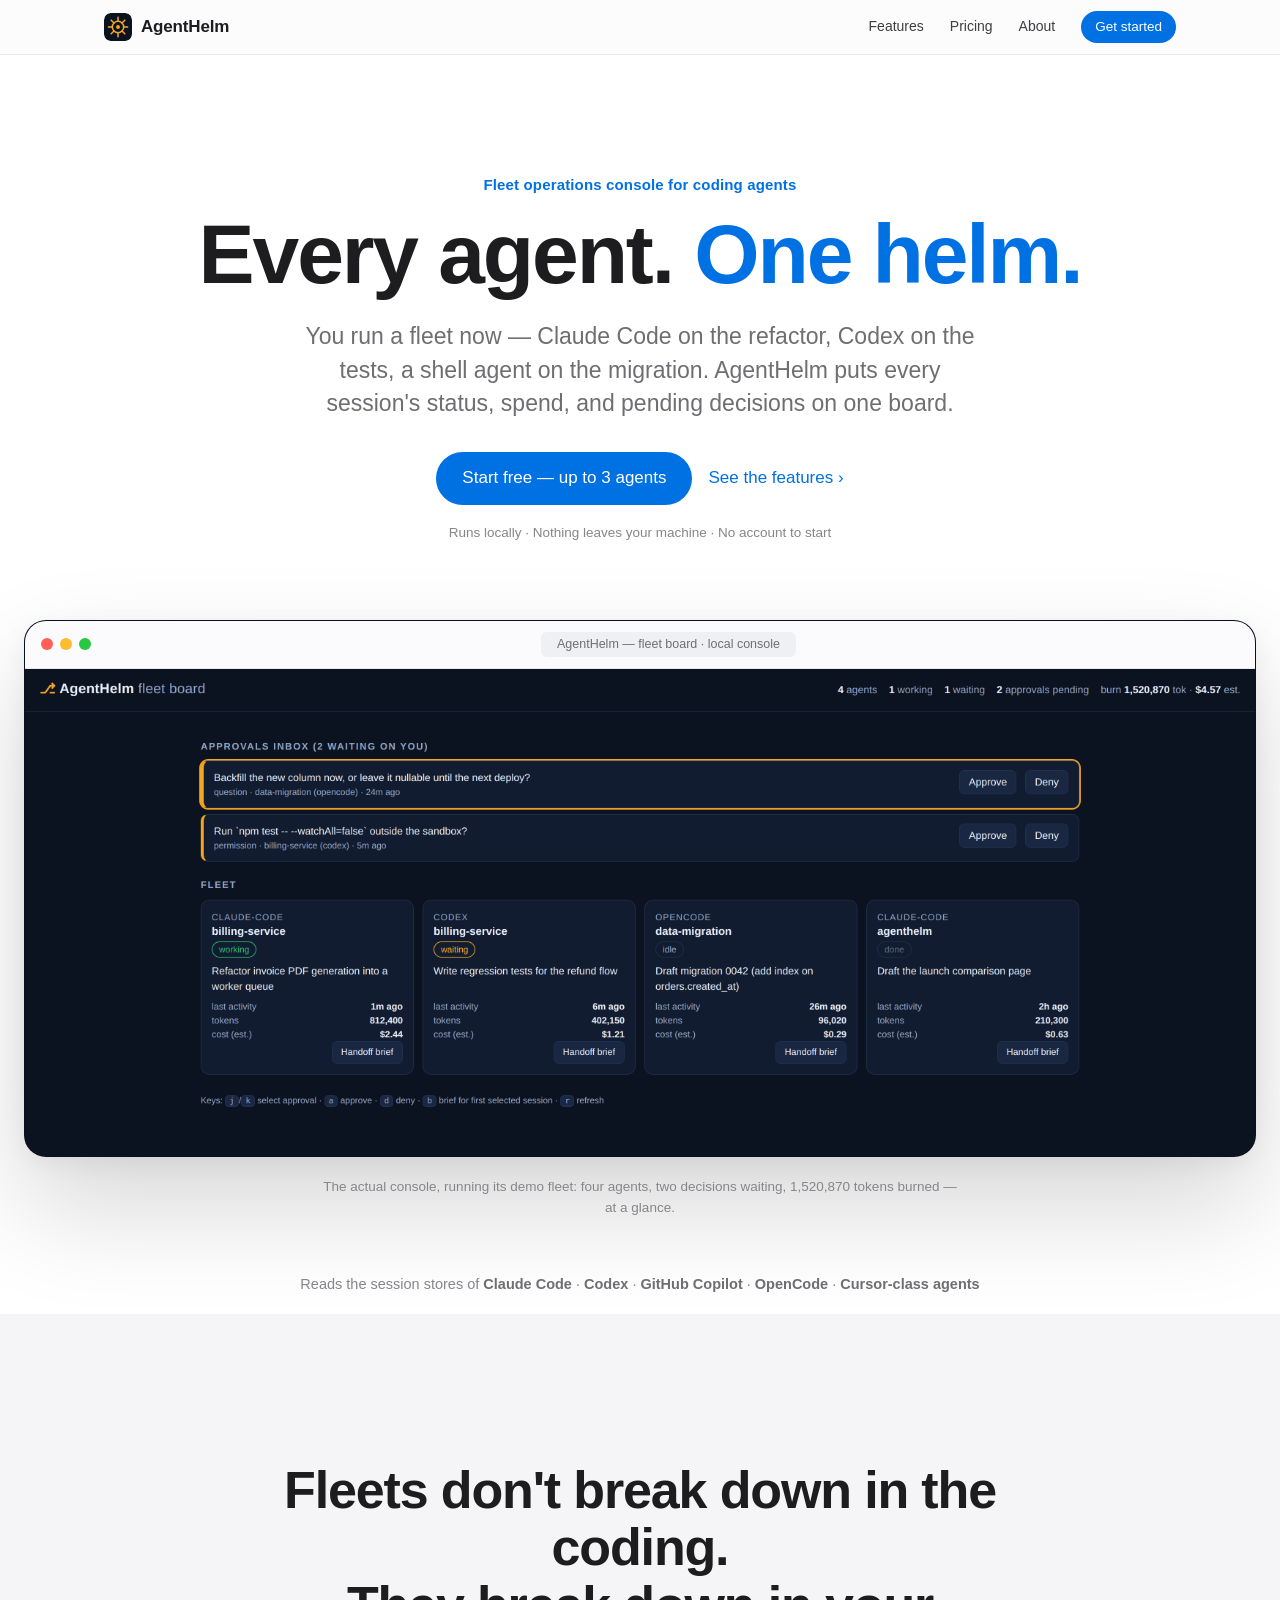
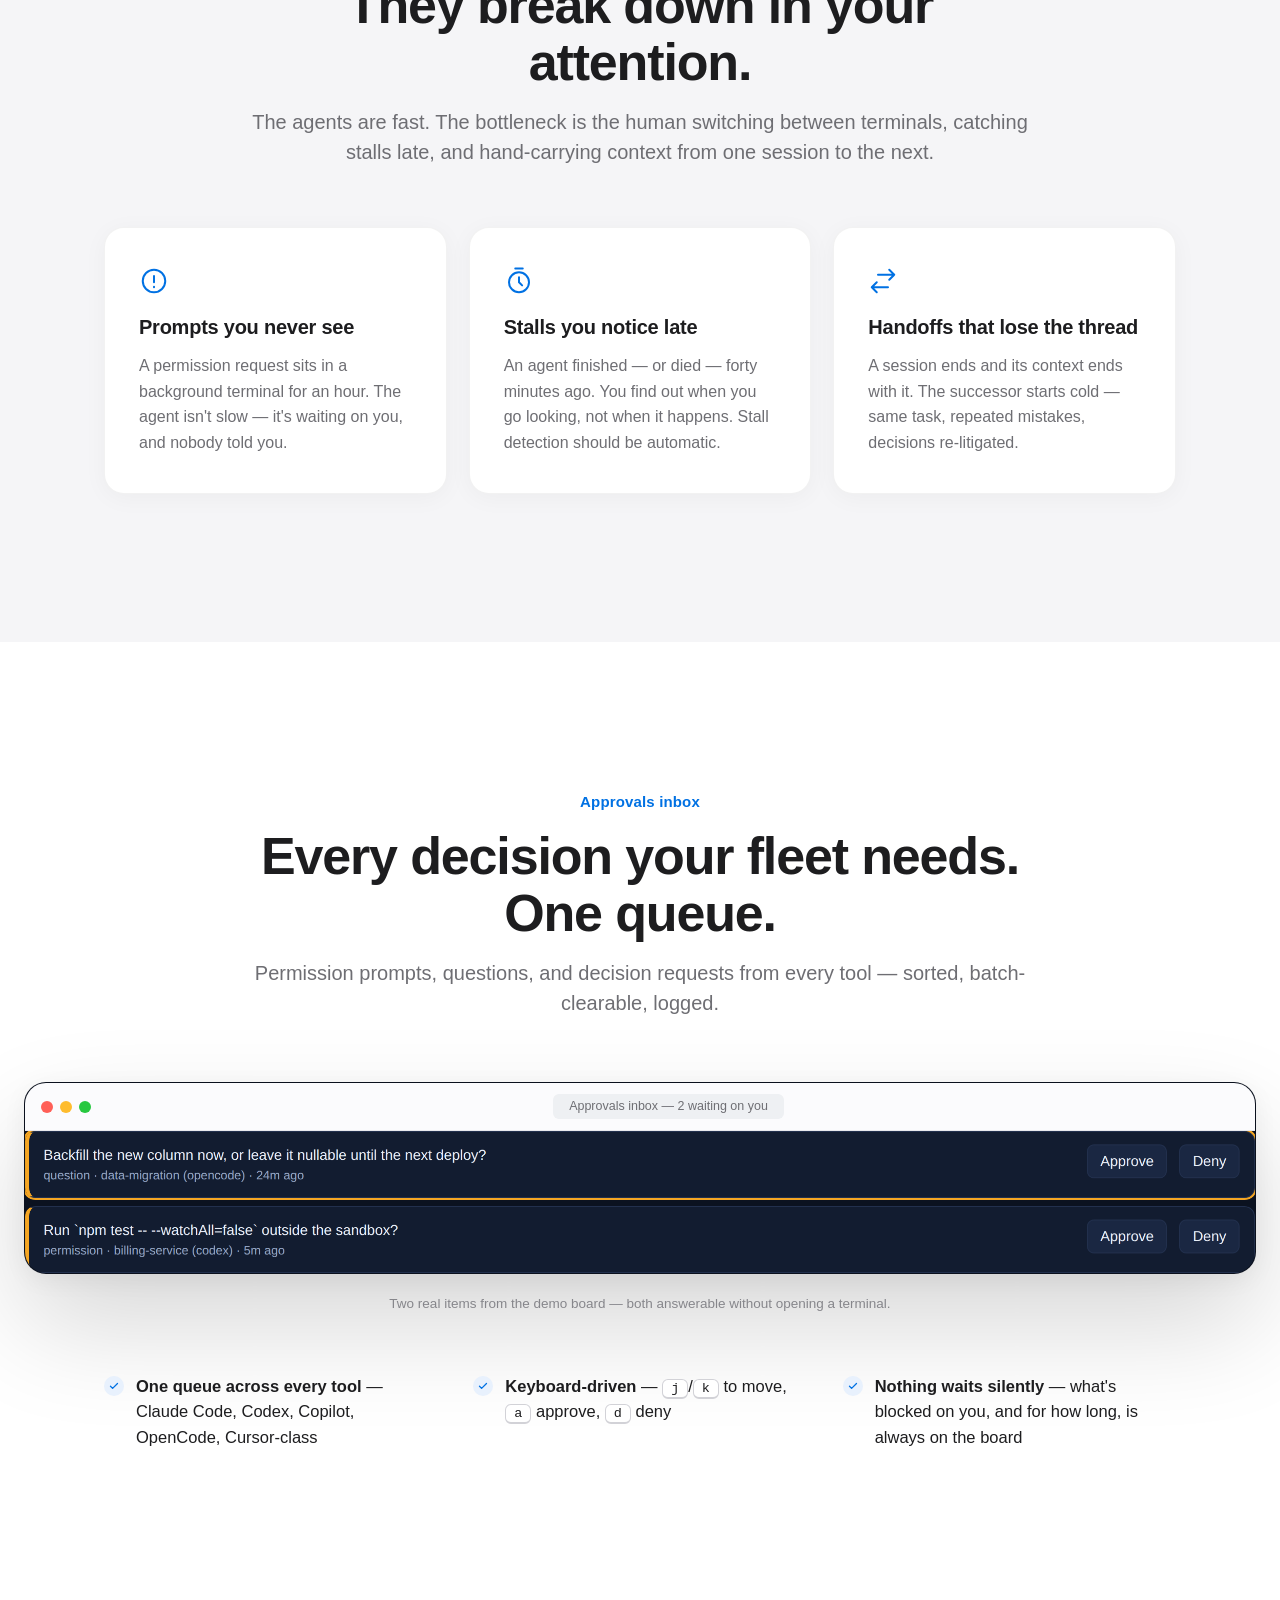
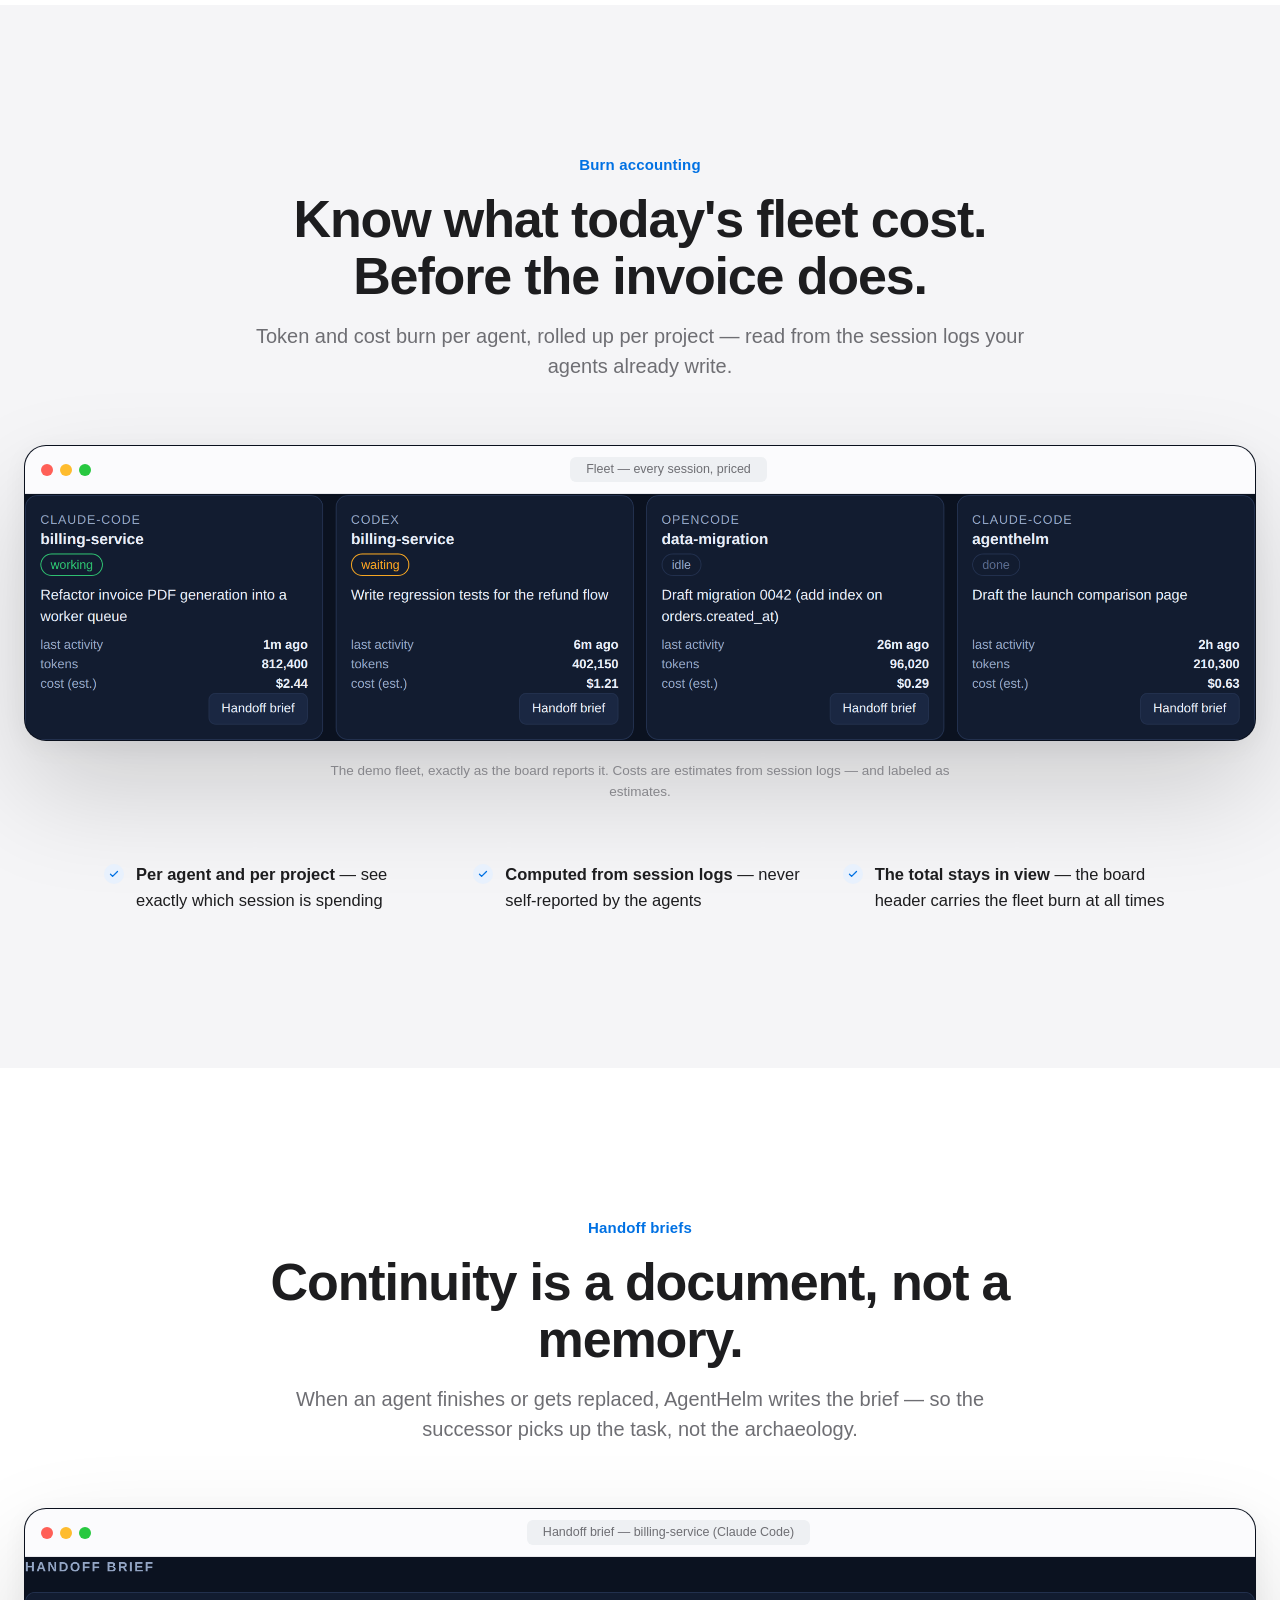
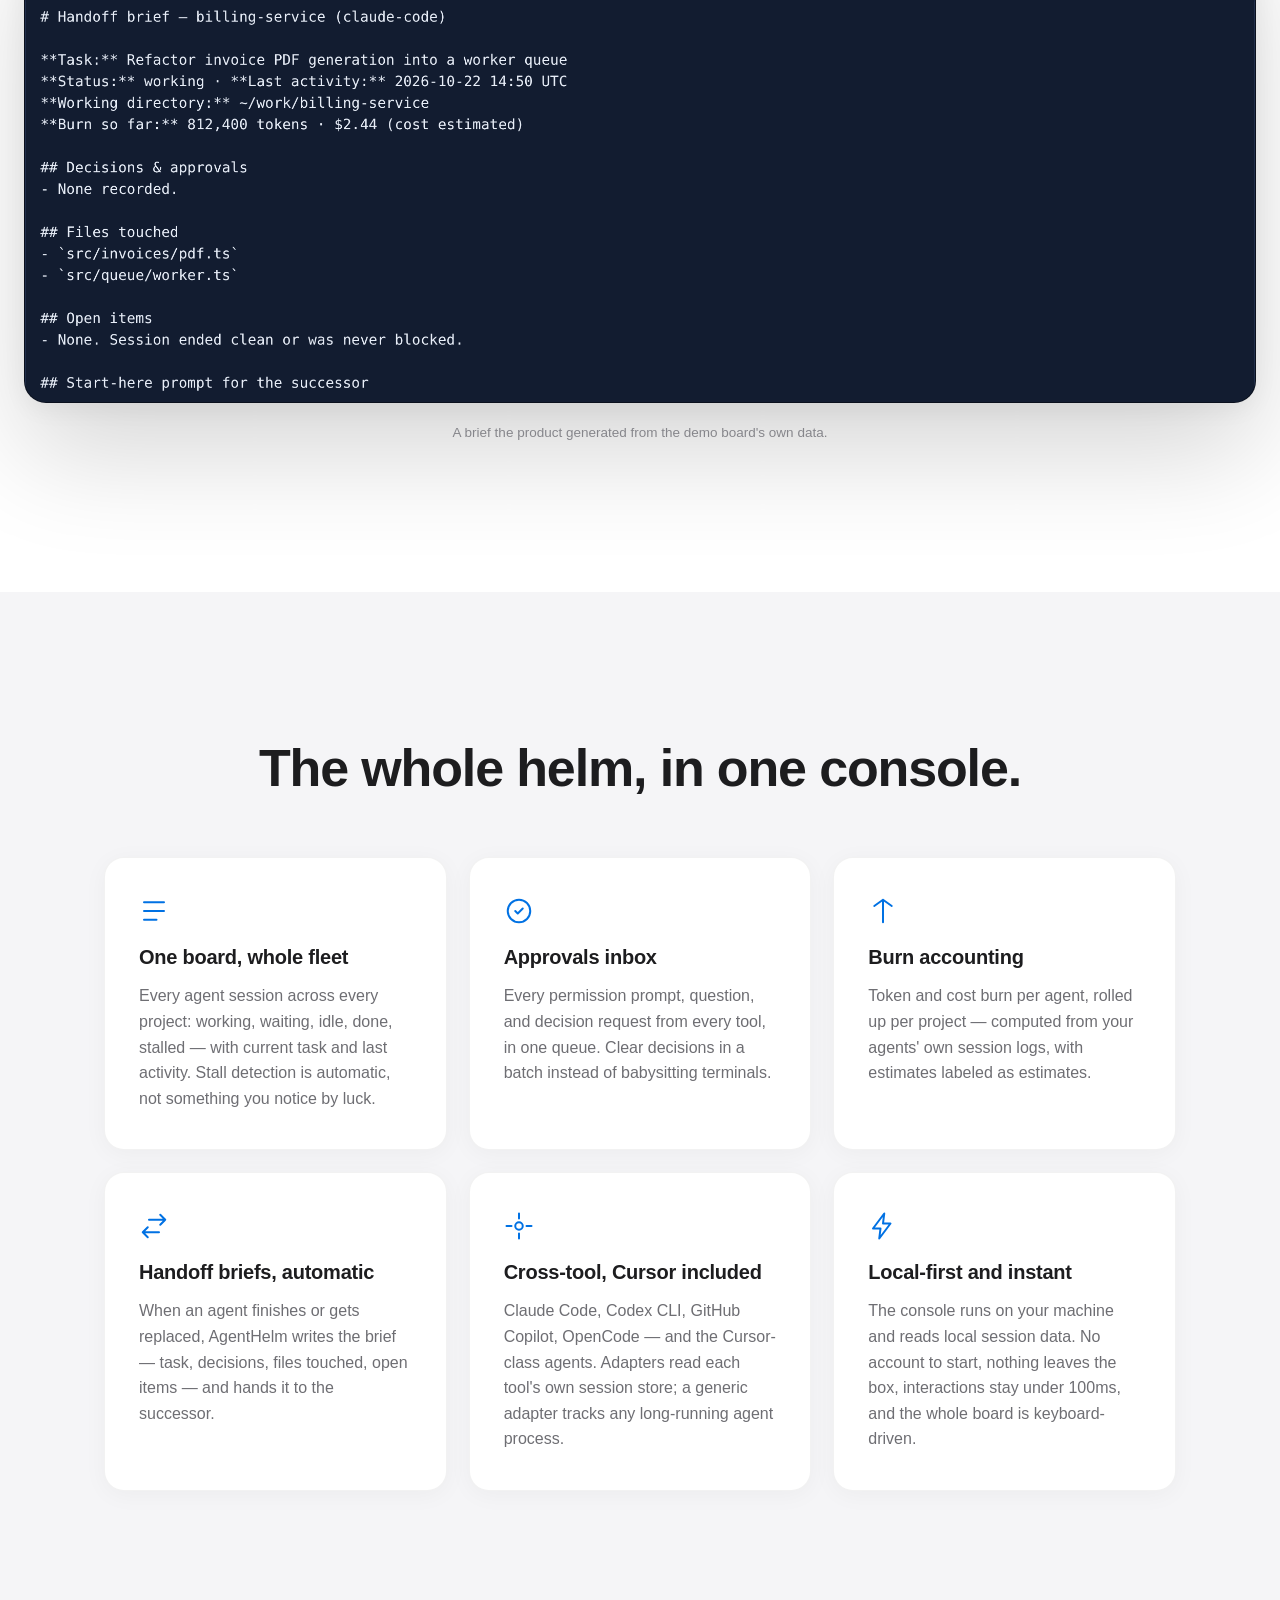
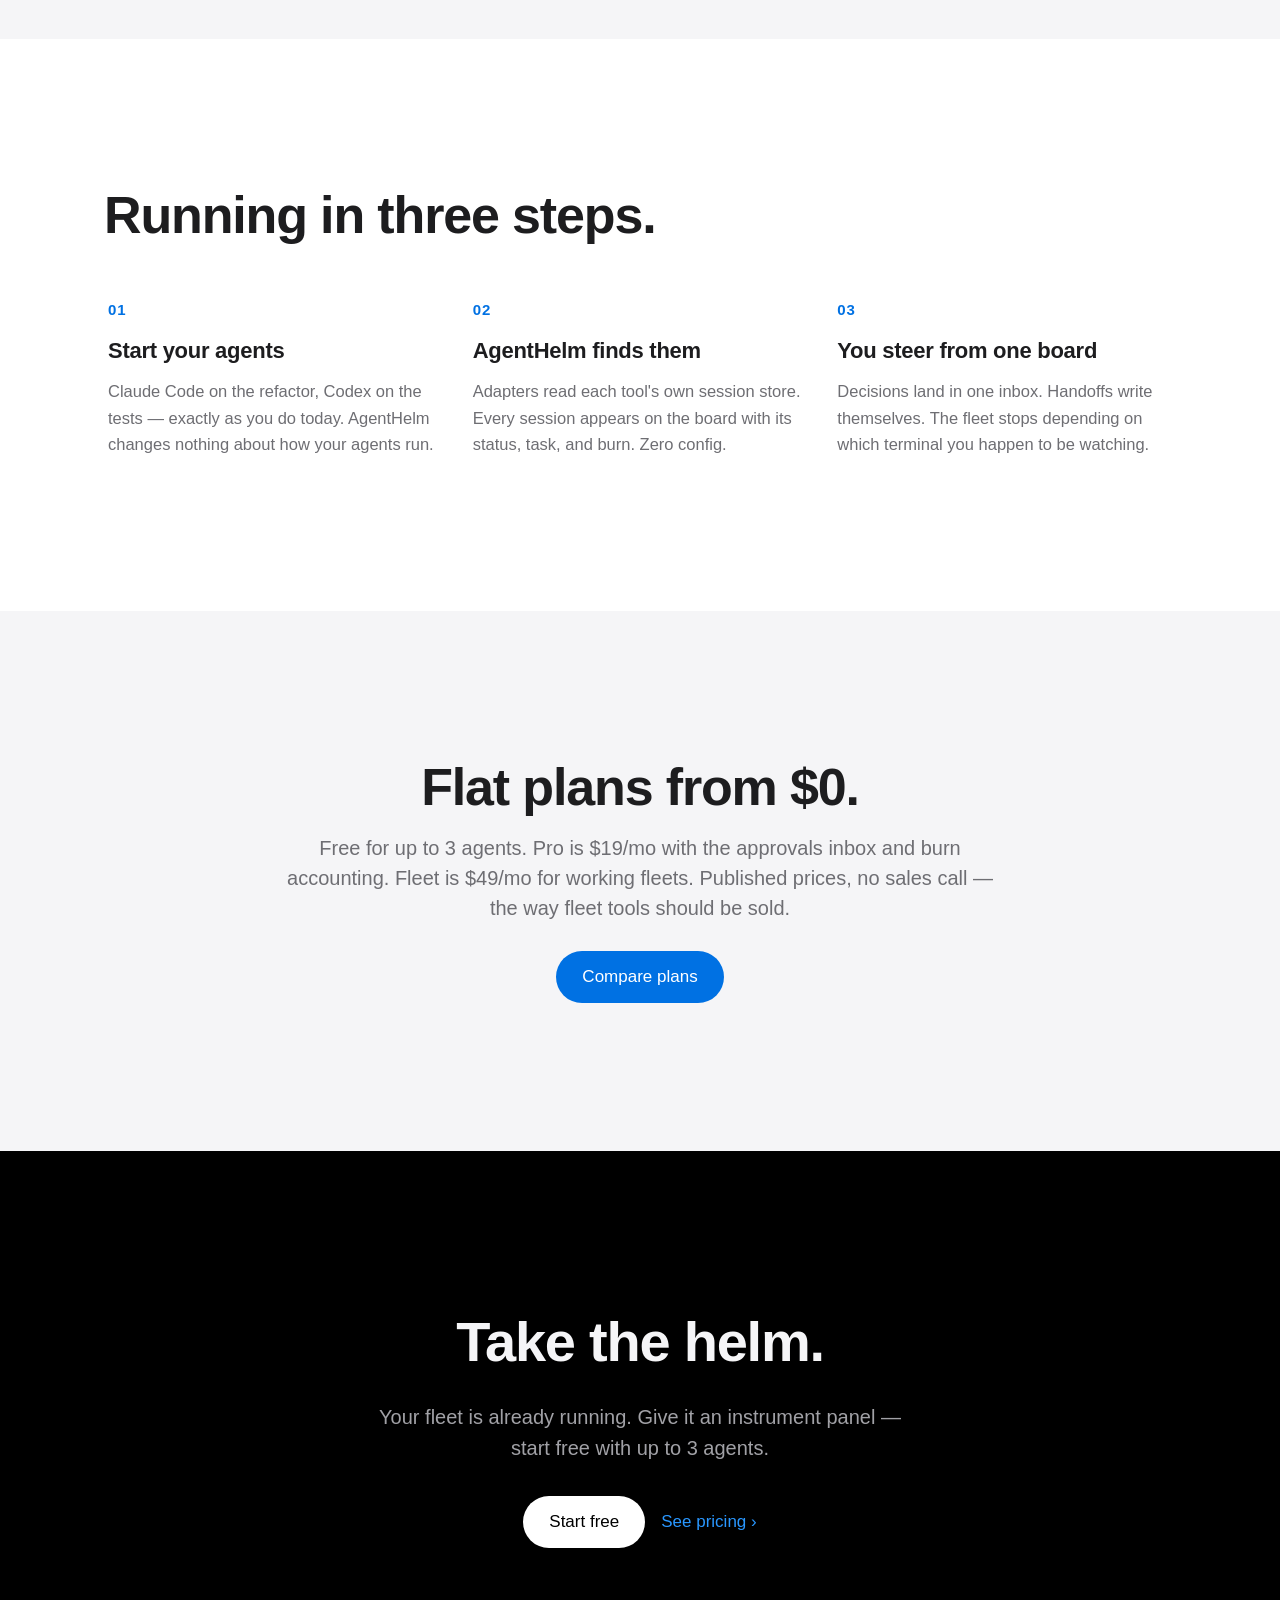
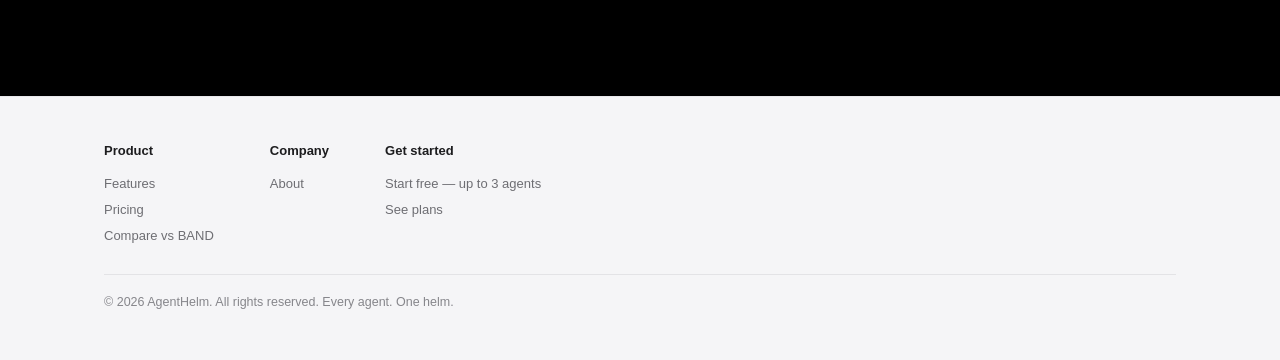
==== commit cadf6940: "AgentHelm visual polish v2 2026-10-22: enterprise Apple — cinematic product sections, hi-res capture" ====
--- a/site/index.html
+++ b/site/index.html
@@ -21,28 +21,32 @@
 </div></header>
 
 <main>
-<div class="hero wrap">
-  <p class="eyebrow">Fleet operations console for coding agents</p>
-  <h1>Every agent. <span class="hl">One helm.</span></h1>
-  <p class="sub">You don't run one coding agent anymore — you run a fleet: Claude Code on the refactor, Codex on the tests, a shell agent on the migration. AgentHelm discovers every session on your machine with zero config and puts status, spend, and every pending decision on one board.</p>
-  <div class="btnrow">
-    <a class="btn" href="pricing.html">Start free — up to 3 agents</a>
-    <a class="link-arrow" href="features.html">See the features</a>
+<div class="hero">
+  <div class="wrap">
+    <p class="eyebrow">Fleet operations console for coding agents</p>
+    <h1>Every agent. <span class="hl">One helm.</span></h1>
+    <p class="sub">You run a fleet now — Claude Code on the refactor, Codex on the tests, a shell agent on the migration. AgentHelm puts every session's status, spend, and pending decisions on one board.</p>
+    <div class="btnrow">
+      <a class="btn" href="pricing.html">Start free — up to 3 agents</a>
+      <a class="link-arrow" href="features.html">See the features</a>
+    </div>
+    <p class="fineprint">Runs locally · Nothing leaves your machine · No account to start</p>
   </div>
-  <p class="fineprint">Runs locally · Nothing leaves your machine · No account to start</p>
-  <div class="window">
-    <div class="window-bar"><span class="dot r"></span><span class="dot y"></span><span class="dot g"></span><span class="url">AgentHelm — fleet board · local console</span></div>
-    <img src="assets/console-board.svg" alt="The AgentHelm fleet board, live from the product's demo: an approvals inbox with two decisions waiting, and four agent sessions across three projects showing status, current task, token burn and estimated cost" width="2640" height="1300">
+  <div class="stage">
+    <div class="window">
+      <div class="window-bar"><span class="dot r"></span><span class="dot y"></span><span class="dot g"></span><span class="url">AgentHelm — fleet board · local console</span></div>
+      <img src="assets/console-board.svg" alt="The AgentHelm fleet board, live from the product's demo: an approvals inbox with two decisions waiting, and four agent sessions across three projects showing status, current task, token burn and estimated cost" width="3360" height="1330">
+    </div>
+    <p class="shot-caption">The actual console, running its demo fleet: four agents, two decisions waiting, 1,520,870 tokens burned — at a glance.</p>
+    <p class="toolstrip">Reads the session stores of <b>Claude Code</b> · <b>Codex</b> · <b>GitHub Copilot</b> · <b>OpenCode</b> · <b>Cursor-class agents</b></p>
   </div>
-  <p class="shot-caption">The actual console, running its demo fleet: four agents, two decisions waiting on a human, 1,520,870 tokens burned — all visible at a glance.</p>
-  <p class="toolstrip">Reads the session stores of <b>Claude Code</b> · <b>Codex</b> · <b>GitHub Copilot</b> · <b>OpenCode</b> · <b>Cursor-class agents</b></p>
 </div>
 
 <section class="block alt">
   <div class="wrap">
     <div class="sec-head">
       <h2>Fleets don't break down in the coding.<br>They break down in your attention.</h2>
-      <p class="lead">The agents are fast. The bottleneck is the human switching between terminals, catching stalls late, and hand-carrying context from one session to the next. AgentHelm is built for that side of the fleet.</p>
+      <p class="lead">The agents are fast. The bottleneck is the human switching between terminals, catching stalls late, and hand-carrying context from one session to the next.</p>
     </div>
     <div class="grid3">
       <div class="card"><span class="icon-chip" aria-hidden="true"><svg viewBox="0 0 24 24"><path d="M12 8v5M12 16.5v.5"/><circle cx="12" cy="12" r="9"/></svg></span><h3>Prompts you never see</h3><p>A permission request sits in a background terminal for an hour. The agent isn't slow — it's waiting on you, and nobody told you.</p></div>
@@ -52,66 +56,68 @@
   </div>
 </section>
 
-<section class="block">
-  <div class="wrap split">
-    <div class="split-copy">
+<section class="block feature">
+  <div class="wrap">
+    <div class="sec-head">
       <p class="eyebrow">Approvals inbox</p>
       <h2>Every decision your fleet needs. One queue.</h2>
-      <p class="lead">Permission prompts, questions, and decision requests from every tool land in a single inbox — sorted, batch-clearable, and logged. Clear twenty decisions in one pass instead of babysitting four terminals.</p>
-      <ul class="checks">
-        <li><b>One queue across every tool</b> — Claude Code, Codex, Copilot, OpenCode, Cursor-class</li>
-        <li><b>Keyboard-driven</b> — <kbd>j</kbd>/<kbd>k</kbd> to move, <kbd>a</kbd> approve, <kbd>d</kbd> deny</li>
-        <li><b>Nothing waits silently</b> — the board shows what's blocked on you, and for how long</li>
-      </ul>
+      <p class="lead">Permission prompts, questions, and decision requests from every tool — sorted, batch-clearable, logged.</p>
     </div>
-    <div class="split-visual">
-      <div class="window">
-        <div class="window-bar"><span class="dot r"></span><span class="dot y"></span><span class="dot g"></span><span class="url">Approvals inbox — 2 waiting on you</span></div>
-        <img src="assets/console-approvals.svg" alt="The AgentHelm approvals inbox: two pending decisions — a question from an OpenCode migration agent and a permission request from a Codex test agent — each with Approve and Deny actions" width="1520" height="276">
-      </div>
-      <p class="shot-caption">Two real items from the demo board: one question, one permission — both answerable without opening a terminal.</p>
+  </div>
+  <div class="stage">
+    <div class="window">
+      <div class="window-bar"><span class="dot r"></span><span class="dot y"></span><span class="dot g"></span><span class="url">Approvals inbox — 2 waiting on you</span></div>
+      <img src="assets/console-approvals.svg" alt="The AgentHelm approvals inbox: two pending decisions — a question from an OpenCode migration agent and a permission request from a Codex test agent — each with Approve and Deny actions" width="2400" height="276">
     </div>
+    <p class="shot-caption">Two real items from the demo board — both answerable without opening a terminal.</p>
+  </div>
+  <div class="wrap">
+    <ul class="checks tri">
+      <li><b>One queue across every tool</b> — Claude Code, Codex, Copilot, OpenCode, Cursor-class</li>
+      <li><b>Keyboard-driven</b> — <kbd>j</kbd>/<kbd>k</kbd> to move, <kbd>a</kbd> approve, <kbd>d</kbd> deny</li>
+      <li><b>Nothing waits silently</b> — what's blocked on you, and for how long, is always on the board</li>
+    </ul>
   </div>
 </section>
 
-<section class="block alt">
-  <div class="wrap split flip">
-    <div class="split-copy">
+<section class="block alt feature">
+  <div class="wrap">
+    <div class="sec-head">
       <p class="eyebrow">Burn accounting</p>
       <h2>Know what today's fleet cost. Before the invoice does.</h2>
-      <p class="lead">Five agents running for a day is a real line item. AgentHelm reads the usage your agents already record and rolls token and cost burn up per agent and per project — with estimates labeled as estimates.</p>
-      <ul class="checks">
-        <li><b>Per agent and per project</b> — see exactly which session is spending</li>
-        <li><b>Computed from session logs</b> — not self-reported by the agents</li>
-        <li><b>Estimates say so</b> — if a figure is estimated, the product labels it</li>
-      </ul>
+      <p class="lead">Token and cost burn per agent, rolled up per project — read from the session logs your agents already write.</p>
     </div>
-    <div class="split-visual">
-      <div class="burncard">
-        <h4>Burn by agent — demo fleet</h4>
-        <p class="cap">Exactly as the live board reports it. Costs are estimates from session logs.</p>
-        <div class="burn-row"><div class="who">Claude Code<span>billing-service</span></div><div class="bar"><i style="width:100%"></i></div><div class="val num">812,400<span>$2.44 est.</span></div></div>
-        <div class="burn-row"><div class="who">Codex<span>billing-service</span></div><div class="bar"><i style="width:49.5%"></i></div><div class="val num">402,150<span>$1.21 est.</span></div></div>
-        <div class="burn-row"><div class="who">Claude Code<span>agenthelm</span></div><div class="bar"><i style="width:25.9%"></i></div><div class="val num">210,300<span>$0.63 est.</span></div></div>
-        <div class="burn-row"><div class="who">OpenCode<span>data-migration</span></div><div class="bar"><i style="width:11.8%"></i></div><div class="val num">96,020<span>$0.29 est.</span></div></div>
-        <div class="burn-total"><span>Fleet total</span><span class="num">1,520,870 tok · $4.57 est.</span></div>
-      </div>
+  </div>
+  <div class="stage">
+    <div class="window">
+      <div class="window-bar"><span class="dot r"></span><span class="dot y"></span><span class="dot g"></span><span class="url">Fleet — every session, priced</span></div>
+      <img src="assets/console-fleet.svg" alt="Four AgentHelm fleet cards showing tool, project, status, current task, last activity, token burn and estimated cost for each agent session — 812,400 tokens on the top session, $4.57 across the fleet" width="2400" height="480">
     </div>
+    <p class="shot-caption">The demo fleet, exactly as the board reports it. Costs are estimates from session logs — and labeled as estimates.</p>
+  </div>
+  <div class="wrap">
+    <ul class="checks tri">
+      <li><b>Per agent and per project</b> — see exactly which session is spending</li>
+      <li><b>Computed from session logs</b> — never self-reported by the agents</li>
+      <li><b>The total stays in view</b> — the board header carries the fleet burn at all times</li>
+    </ul>
   </div>
 </section>
 
-<section class="block">
+<section class="block feature">
   <div class="wrap">
     <div class="sec-head">
       <p class="eyebrow">Handoff briefs</p>
       <h2>Continuity is a document, not a memory.</h2>
-      <p class="lead">When an agent finishes or gets replaced, AgentHelm writes the brief — task, decisions, files touched, open items, and a start-here prompt for the successor. Context stops being hand-carried, permanently.</p>
+      <p class="lead">When an agent finishes or gets replaced, AgentHelm writes the brief — so the successor picks up the task, not the archaeology.</p>
     </div>
-    <div class="window" style="max-width:960px;margin:0 auto">
+  </div>
+  <div class="stage">
+    <div class="window">
       <div class="window-bar"><span class="dot r"></span><span class="dot y"></span><span class="dot g"></span><span class="url">Handoff brief — billing-service (Claude Code)</span></div>
-      <img src="assets/console-brief.svg" alt="An AgentHelm handoff brief generated from a real demo session: task, status, burn so far, files touched, open items, and a start-here prompt for the successor agent" width="2400" height="908">
+      <img src="assets/console-brief.svg" alt="An AgentHelm handoff brief generated from a real demo session: task, status, burn so far, files touched, open items, and a start-here prompt for the successor agent" width="2400" height="868">
     </div>
-    <p class="shot-caption">A brief the product generated from the demo board's own data — the successor picks up the task, not the archaeology.</p>
+    <p class="shot-caption">A brief the product generated from the demo board's own data.</p>
   </div>
 </section>
 
@@ -148,7 +154,7 @@
   <div class="wrap sec-head" style="margin-bottom:0">
     <h2>Flat plans from $0.</h2>
     <p class="lead">Free for up to 3 agents. Pro is $19/mo with the approvals inbox and burn accounting. Fleet is $49/mo for working fleets. Published prices, no sales call — the way fleet tools should be sold.</p>
-    <div class="btnrow" style="justify-content:center;margin-top:26px"><a class="btn" href="pricing.html">Compare plans</a></div>
+    <div class="btnrow" style="justify-content:center;margin-top:28px"><a class="btn" href="pricing.html">Compare plans</a></div>
   </div>
 </section>
 
--- a/site/styles.css
+++ b/site/styles.css
@@ -1,14 +1,17 @@
-/* AgentHelm — Apple-standard marketing design system.
-   Light surfaces, SF Pro type at scale, pill CTAs in #0071e3,
+/* AgentHelm — Apple-standard marketing design system, v2.
+   Cinematic product pages: the console dominates every section,
+   one idea per section, headline + one line, then let the product carry it.
+   Light surfaces, SF Pro type at display scale, pill CTAs in #0071e3,
    real product visuals in window frames with soft shadows. */
 
 :root{
   --ink:#1d1d1f; --sub:#6e6e73; --faint:#86868b;
   --bg:#fff; --alt:#f5f5f7; --line:#d2d2d7; --hair:rgba(0,0,0,.08);
   --blue:#0071e3; --blue-hover:#0077ed; --blue-tint:#e8f1fd;
-  --amber:#b25000; --radius:18px;
-  --shadow-shot:0 30px 80px rgba(0,0,0,.20), 0 4px 18px rgba(0,0,0,.08);
-  --shadow-card:0 4px 24px rgba(0,0,0,.05);
+  --amber:#b25000; --radius:20px;
+  --shadow-shot:0 50px 110px rgba(0,0,0,.16), 0 6px 24px rgba(0,0,0,.05);
+  --shadow-crop:0 30px 70px rgba(0,0,0,.14), 0 4px 16px rgba(0,0,0,.05);
+  --shadow-card:0 4px 24px rgba(0,0,0,.04);
 }
 *{box-sizing:border-box}
 html{scroll-behavior:smooth}
@@ -21,6 +24,7 @@
 a:focus-visible,.btn:focus-visible{outline:2px solid var(--blue);outline-offset:3px;border-radius:6px}
 img{max-width:100%}
 .wrap{max-width:1120px;margin:0 auto;padding:0 24px}
+.stage{max-width:1280px;margin:0 auto;padding:0 24px}
 .num{font-variant-numeric:tabular-nums}
 
 /* ---------- nav ---------- */
@@ -38,28 +42,28 @@
 nav.links a.cta:hover{background:var(--blue-hover);color:#fff}
 
 /* ---------- type & hero ---------- */
-.eyebrow{font-size:15px;font-weight:600;color:var(--blue);letter-spacing:.01em;margin:0 0 12px}
-.hero{padding:92px 0 0;text-align:center}
-.hero h1{font-size:clamp(42px,6.2vw,68px);line-height:1.06;font-weight:700;letter-spacing:-.022em;margin:0 auto 18px;max-width:820px}
+.eyebrow{font-size:15px;font-weight:600;color:var(--blue);letter-spacing:.01em;margin:0 0 14px}
+.hero{padding:118px 0 0;text-align:center}
+.hero h1{font-size:clamp(48px,7vw,84px);line-height:1.05;font-weight:700;letter-spacing:-.025em;margin:0 auto 22px;max-width:900px}
 .hero h1 .hl{color:var(--blue)}
-.hero .sub{font-size:clamp(18px,2.4vw,22px);line-height:1.45;color:var(--sub);max-width:660px;margin:0 auto 28px}
-.hero .fineprint{font-size:13.5px;color:var(--faint);margin:16px 0 0}
-.hero.page{padding:76px 0 0}
-.btnrow{display:flex;gap:14px;flex-wrap:wrap;align-items:center}
+.hero .sub{font-size:clamp(19px,2.5vw,23px);line-height:1.45;color:var(--sub);max-width:680px;margin:0 auto 32px}
+.hero .fineprint{font-size:13.5px;color:var(--faint);margin:18px 0 0}
+.hero.page{padding:104px 0 0}
+.btnrow{display:flex;gap:16px;flex-wrap:wrap;align-items:center}
 .hero .btnrow{justify-content:center}
-.btn{display:inline-block;background:var(--blue);color:#fff;font-size:16.5px;font-weight:500;
-  padding:12px 24px;border-radius:980px;transition:background .18s ease}
+.btn{display:inline-block;background:var(--blue);color:#fff;font-size:17px;font-weight:500;
+  padding:13px 26px;border-radius:980px;transition:background .18s ease}
 .btn:hover{background:var(--blue-hover);text-decoration:none}
 .btn.ghost{background:transparent;color:var(--blue);border:1.5px solid var(--blue)}
 .btn.ghost:hover{background:var(--blue-tint)}
 .btn.white{background:#fff;color:#000}
 .btn.white:hover{background:#e8e8ec}
-.link-arrow{font-size:16.5px}
+.link-arrow{font-size:17px}
 .link-arrow::after{content:" ›"}
 
-/* ---------- product window frames ---------- */
-.window{border-radius:var(--radius);overflow:hidden;background:#0b1220;
-  box-shadow:var(--shadow-shot);border:1px solid rgba(0,0,0,.10);text-align:left}
+/* ---------- product window frames & detail crops ---------- */
+.window{border-radius:22px;overflow:hidden;background:#0b1220;
+  box-shadow:var(--shadow-shot);border:1px solid rgba(0,0,0,.09);text-align:left}
 .window-bar{display:flex;align-items:center;gap:7px;background:#fbfbfd;
   padding:11px 16px;border-bottom:1px solid #e8e8ec}
 .window-bar .dot{width:12px;height:12px;border-radius:50%}
@@ -67,18 +71,24 @@
 .window-bar .url{margin:0 auto;background:#eef0f3;color:var(--sub);font-size:12.5px;
   padding:3px 16px;border-radius:6px;white-space:nowrap;overflow:hidden;text-overflow:ellipsis}
 .window img{display:block;width:100%;height:auto}
-.hero .window{max-width:1060px;margin:58px auto 0}
-.shot-caption{font-size:13.5px;color:var(--faint);text-align:center;margin:16px auto 0;max-width:640px}
+.hero .window{margin-top:76px}
+.crop{border-radius:18px;overflow:hidden;box-shadow:var(--shadow-crop);
+  border:1px solid rgba(0,0,0,.07);background:#0b1220}
+.crop img{display:block;width:100%;height:auto}
+.detail{max-width:880px;margin:52px auto 0}
+.shot-caption{font-size:13.5px;color:var(--faint);text-align:center;margin:20px auto 0;max-width:640px}
 
 /* ---------- sections ---------- */
-section.block{padding:104px 0}
+section.block{padding:148px 0}
 section.block.alt{background:var(--alt)}
 section.block.dark{background:#000;color:#f5f5f7}
 section.block.dark .lead{color:#a1a1a6}
-.sec-head{max-width:760px;margin:0 auto 54px;text-align:center}
-.sec-head.left{margin:0 0 44px;text-align:left}
-.sec-head h2,.split h2{font-size:clamp(30px,4.4vw,44px);line-height:1.12;font-weight:700;letter-spacing:-.02em;margin:0 0 14px}
-.sec-head .lead,.split .lead{font-size:19px;line-height:1.5;color:var(--sub);margin:0}
+.sec-head{max-width:780px;margin:0 auto 60px;text-align:center}
+.sec-head.left{margin:0 0 48px;text-align:left}
+.sec-head h2,.split h2{font-size:clamp(34px,4.8vw,52px);line-height:1.1;font-weight:700;letter-spacing:-.022em;margin:0 0 16px}
+.sec-head .lead,.split .lead{font-size:20px;line-height:1.5;color:var(--sub);margin:0}
+.feature .sec-head{margin-bottom:0}
+.feature .window{margin-top:64px}
 .split{display:grid;grid-template-columns:1fr 1.18fr;gap:64px;align-items:center}
 .split.flip .split-copy{order:2}
 .split.flip .split-visual{order:1}
@@ -87,86 +97,71 @@
 ul.checks li::before{content:"";position:absolute;left:0;top:9px;width:20px;height:20px;border-radius:50%;
   background:var(--blue-tint) url("data:image/svg+xml,%3Csvg xmlns='http://www.w3.org/2000/svg' viewBox='0 0 24 24'%3E%3Cpath d='M5 12.5l4.2 4.2L19 7' fill='none' stroke='%230071e3' stroke-width='2.6' stroke-linecap='round' stroke-linejoin='round'/%3E%3C/svg%3E") center/12px no-repeat}
 ul.checks li b{font-weight:600}
+ul.checks.tri{display:grid;grid-template-columns:repeat(3,1fr);gap:12px 36px;
+  max-width:1080px;margin:52px auto 0;text-align:left}
 
 /* ---------- cards & grids ---------- */
-.grid3{display:grid;grid-template-columns:repeat(3,1fr);gap:20px}
+.grid3{display:grid;grid-template-columns:repeat(3,1fr);gap:22px}
 .card{background:#fff;border:1px solid rgba(0,0,0,.05);border-radius:var(--radius);
-  padding:30px 28px;box-shadow:var(--shadow-card);transition:box-shadow .2s ease}
-.card:hover{box-shadow:0 10px 34px rgba(0,0,0,.09)}
+  padding:38px 34px;box-shadow:var(--shadow-card)}
 .on-white .card{background:var(--alt);border-color:transparent;box-shadow:none}
-.card h3{margin:0 0 8px;font-size:19px;font-weight:600;letter-spacing:-.01em}
-.card p{margin:0;color:var(--sub);font-size:15.5px;line-height:1.55}
-.icon-chip{display:inline-flex;width:44px;height:44px;border-radius:12px;background:var(--blue-tint);
-  align-items:center;justify-content:center;margin-bottom:16px}
-.icon-chip svg{width:24px;height:24px;stroke:var(--blue);fill:none;stroke-width:1.9;stroke-linecap:round;stroke-linejoin:round}
+.card h3{margin:0 0 10px;font-size:20px;font-weight:600;letter-spacing:-.012em}
+.card p{margin:0;color:var(--sub);font-size:16px;line-height:1.6}
+.icon-chip{display:inline-flex;align-items:center;justify-content:center;margin-bottom:16px}
+.icon-chip svg{width:30px;height:30px;stroke:var(--blue);fill:none;stroke-width:1.6;stroke-linecap:round;stroke-linejoin:round}
 
 /* ---------- tool strip / chips ---------- */
-.toolstrip{text-align:center;padding:34px 0 6px;color:var(--faint);font-size:14.5px}
+.toolstrip{text-align:center;padding:40px 0 4px;color:var(--faint);font-size:14.5px}
 .toolstrip b{color:var(--sub);font-weight:600}
-.chiprow{display:flex;gap:10px;flex-wrap:wrap;margin-top:22px}
-.tchip{border:1px solid var(--line);border-radius:980px;padding:8px 16px;font-size:14.5px;font-weight:500;background:#fff}
+.chiprow{display:flex;gap:10px;flex-wrap:wrap;margin-top:26px}
+.tchip{border:1px solid var(--line);border-radius:980px;padding:9px 17px;font-size:14.5px;font-weight:500;background:#fff}
 .tchip span{color:var(--faint);font-weight:400}
 kbd{background:#fff;border:1px solid var(--line);border-bottom-width:2.5px;border-radius:6px;
   padding:1px 8px;font:13.5px ui-monospace,SFMono-Regular,Menlo,monospace;color:var(--ink)}
 
-/* ---------- burn table visual ---------- */
-.burncard{background:#fff;border:1px solid rgba(0,0,0,.06);border-radius:var(--radius);
-  box-shadow:var(--shadow-card);padding:28px}
-.burncard h4{margin:0 0 4px;font-size:15px;font-weight:600}
-.burncard .cap{color:var(--faint);font-size:13px;margin:0 0 20px}
-.burn-row{display:grid;grid-template-columns:172px 1fr 118px;gap:16px;align-items:center;padding:10px 0;border-top:1px solid #eeeef0}
-.burn-row:first-of-type{border-top:none}
-.burn-row .who{font-size:14.5px;line-height:1.35}
-.burn-row .who span{display:block;color:var(--faint);font-size:12.5px}
-.burn-row .bar{height:10px;background:#e8e8ec;border-radius:99px;overflow:hidden}
-.burn-row .bar i{display:block;height:100%;border-radius:99px;background:linear-gradient(90deg,#0071e3,#5db3f5)}
-.burn-row .val{text-align:right;font-size:14.5px}
-.burn-row .val span{display:block;color:var(--faint);font-size:12.5px}
-.burn-total{display:flex;justify-content:space-between;border-top:1.5px solid var(--ink);margin-top:8px;padding-top:14px;font-weight:600;font-size:15.5px}
-
 /* ---------- steps ---------- */
-.steps{display:grid;grid-template-columns:repeat(3,1fr);gap:20px}
+.steps{display:grid;grid-template-columns:repeat(3,1fr);gap:22px}
 .step{padding:6px 4px}
 .step .n{font-size:15px;font-weight:700;color:var(--blue);letter-spacing:.06em}
-.step h3{font-size:21px;margin:10px 0 8px;letter-spacing:-.01em}
-.step p{color:var(--sub);margin:0;font-size:16px}
+.step h3{font-size:22px;margin:12px 0 10px;letter-spacing:-.012em}
+.step p{color:var(--sub);margin:0;font-size:16.5px;line-height:1.6}
 
 /* ---------- comparison table ---------- */
 .tablecard{background:#fff;border:1px solid rgba(0,0,0,.06);border-radius:var(--radius);
   box-shadow:var(--shadow-card);overflow:hidden}
 table.cmp{width:100%;border-collapse:collapse;font-size:15.5px}
-table.cmp th,table.cmp td{padding:14px 20px;border-bottom:1px solid #eeeef0;text-align:left;vertical-align:top}
+table.cmp th,table.cmp td{padding:17px 22px;border-bottom:1px solid #eeeef0;text-align:left;vertical-align:top}
 table.cmp tr:last-child td{border-bottom:none}
 table.cmp th{color:var(--faint);font-size:12.5px;text-transform:uppercase;letter-spacing:.07em;font-weight:600;background:#fbfbfd}
 table.cmp td.yes{color:var(--ink)}
 table.cmp .ck{color:var(--blue);font-weight:700}
 table.cmp .staged{color:var(--amber);font-weight:500;white-space:nowrap}
-.note{color:var(--sub);font-size:14px;margin-top:18px}
+.note{color:var(--sub);font-size:14px;margin-top:20px}
 
 /* ---------- pricing ---------- */
-.price-grid{display:grid;grid-template-columns:repeat(4,1fr);gap:18px;align-items:stretch}
-.price-card{background:#fff;border:1px solid #e3e3e8;border-radius:20px;padding:30px 26px;
+.price-grid{display:grid;grid-template-columns:repeat(4,1fr);gap:20px;align-items:stretch}
+.price-card{background:#fff;border:1px solid #e3e3e8;border-radius:24px;padding:38px 32px;
   display:flex;flex-direction:column;position:relative}
-.price-card.flag{border:2px solid var(--blue);box-shadow:0 14px 40px rgba(0,113,227,.13)}
+.price-card.flag{border:2px solid var(--blue);box-shadow:0 18px 48px rgba(0,113,227,.13)}
 .price-card .badge{position:absolute;top:-13px;left:50%;transform:translateX(-50%);
   background:var(--blue);color:#fff;font-size:12px;font-weight:600;padding:4px 12px;border-radius:980px;white-space:nowrap}
-.price-card h3{margin:0;font-size:17px;font-weight:600}
-.price-card .amt{font-size:42px;font-weight:700;letter-spacing:-.02em;margin:10px 0 2px}
-.price-card .amt span{font-size:15px;color:var(--sub);font-weight:400;letter-spacing:0}
-.price-card .per{color:var(--faint);font-size:13.5px;margin:0 0 18px}
-.price-card ul{list-style:none;margin:0 0 26px;padding:0}
-.price-card li{position:relative;padding:5.5px 0 5.5px 26px;font-size:14.5px;color:#333336}
-.price-card li::before{content:"";position:absolute;left:0;top:8px;width:16px;height:16px;border-radius:50%;
+.price-card h3{margin:0;font-size:18px;font-weight:600}
+.price-card .amt{font-size:54px;font-weight:700;letter-spacing:-.025em;margin:12px 0 2px}
+.price-card .amt span{font-size:16px;color:var(--sub);font-weight:400;letter-spacing:0}
+.price-card .per{color:var(--faint);font-size:13.5px;margin:0 0 20px}
+.price-card ul{list-style:none;margin:0 0 30px;padding:0}
+.price-card li{position:relative;padding:6px 0 6px 26px;font-size:14.5px;color:#333336}
+.price-card li::before{content:"";position:absolute;left:0;top:8.5px;width:16px;height:16px;border-radius:50%;
   background:var(--blue-tint) url("data:image/svg+xml,%3Csvg xmlns='http://www.w3.org/2000/svg' viewBox='0 0 24 24'%3E%3Cpath d='M5 12.5l4.2 4.2L19 7' fill='none' stroke='%230071e3' stroke-width='2.8' stroke-linecap='round' stroke-linejoin='round'/%3E%3C/svg%3E") center/10px no-repeat}
-.price-card .btn{margin-top:auto;text-align:center;font-size:15.5px;padding:11px 18px}
+.price-card .btn{margin-top:auto;text-align:center;font-size:16px;padding:12px 18px}
 
 /* ---------- CTA band & footer ---------- */
 .cta-band{text-align:center}
-.cta-band h2{font-size:clamp(32px,4.6vw,46px);letter-spacing:-.02em;margin:0 0 14px}
-.cta-band p{color:#a1a1a6;font-size:19px;max-width:560px;margin:0 auto 28px}
+.cta-band h2{font-size:clamp(36px,5vw,56px);letter-spacing:-.022em;margin:0 0 16px}
+.cta-band p{color:#a1a1a6;font-size:20px;max-width:560px;margin:0 auto 32px}
 .cta-band .btnrow{justify-content:center}
-footer.site{background:var(--alt);border-top:1px solid #e8e8ec;margin-top:0;padding:38px 0 44px;font-size:13px;color:var(--sub)}
-footer.site .cols{display:flex;gap:56px;flex-wrap:wrap;padding-bottom:22px;border-bottom:1px solid #e3e3e6;margin-bottom:16px}
+footer.site{background:var(--alt);border-top:1px solid #e8e8ec;margin-top:0;padding:44px 0 48px;font-size:13px;color:var(--sub)}
+footer.site .cols{display:flex;gap:56px;flex-wrap:wrap;padding-bottom:24px;border-bottom:1px solid #e3e3e6;margin-bottom:18px}
 footer.site .col h5{margin:0 0 10px;font-size:13px;color:var(--ink);font-weight:600}
 footer.site .col a{display:block;color:var(--sub);padding:3px 0}
 footer.site .col a:hover{color:var(--ink)}
@@ -174,9 +169,9 @@
 
 /* ---------- about ---------- */
 .bigmark{display:flex;align-items:center;justify-content:center;background:var(--alt);
-  border-radius:24px;padding:56px}
-.bigmark img{width:168px;height:168px;border-radius:38px;box-shadow:0 18px 44px rgba(0,0,0,.18)}
-.lede{font-size:clamp(20px,2.8vw,25px);line-height:1.5;letter-spacing:-.01em;max-width:820px}
+  border-radius:28px;padding:84px}
+.bigmark img{width:208px;height:208px;border-radius:48px;box-shadow:0 24px 54px rgba(0,0,0,.18)}
+.lede{font-size:clamp(21px,2.9vw,26px);line-height:1.5;letter-spacing:-.012em;max-width:840px}
 .lede b{font-weight:600}
 
 /* ---------- responsive ---------- */
@@ -185,15 +180,18 @@
   .price-grid{grid-template-columns:repeat(2,1fr)}
   .split{grid-template-columns:1fr;gap:36px}
   .split.flip .split-copy{order:1}.split.flip .split-visual{order:2}
+  ul.checks.tri{grid-template-columns:1fr;max-width:560px}
 }
 @media (max-width:680px){
   body{font-size:16px}
-  .hero{padding:60px 0 0}
-  section.block{padding:68px 0}
+  .hero{padding:72px 0 0}
+  .hero.page{padding:64px 0 0}
+  section.block{padding:84px 0}
+  .feature .window{margin-top:40px}
+  .hero .window{margin-top:48px}
   .grid3,.steps,.price-grid{grid-template-columns:1fr}
   nav.links a:not(.cta){display:none}
-  .burn-row{grid-template-columns:118px 1fr 92px;gap:10px}
   .window-bar .url{display:none}
-  .hero .window{margin-top:40px}
-  table.cmp th,table.cmp td{padding:11px 12px;font-size:14px}
+  .detail{margin-top:36px}
+  table.cmp th,table.cmp td{padding:12px 13px;font-size:14px}
 }
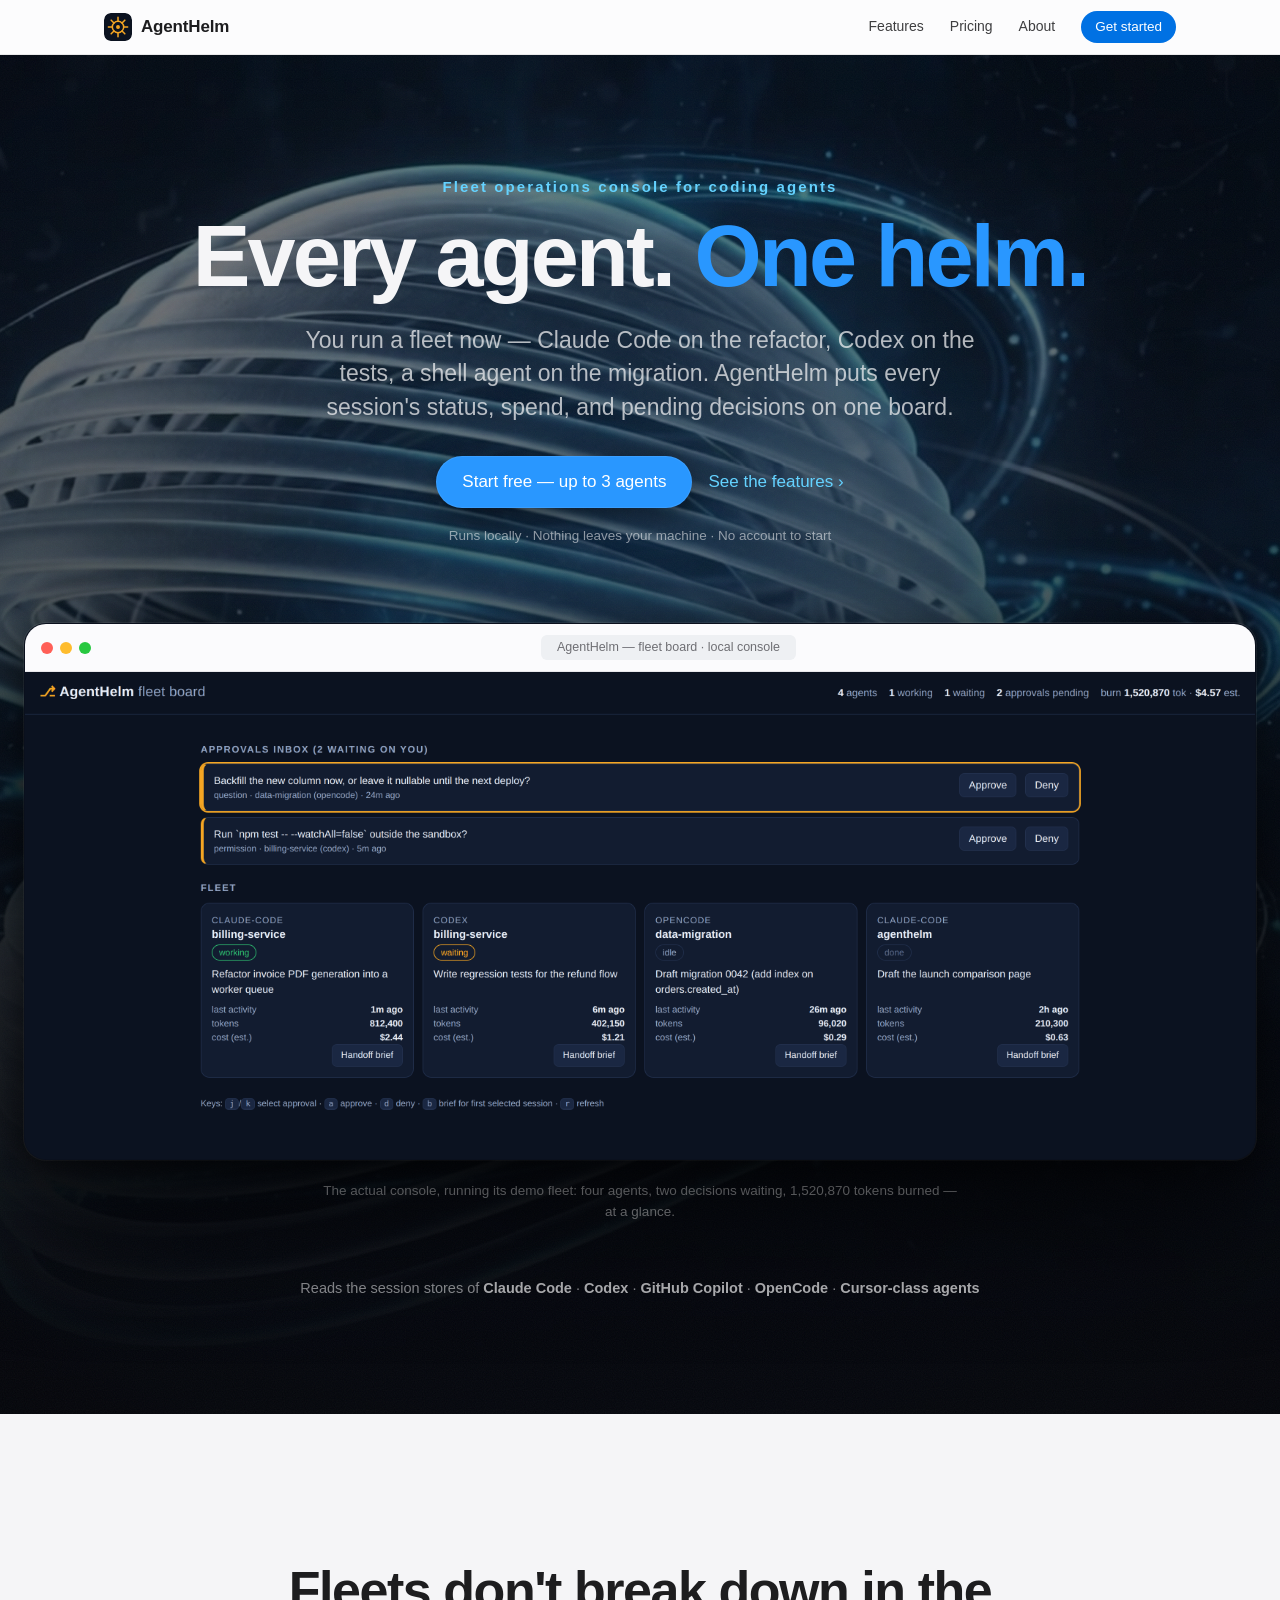
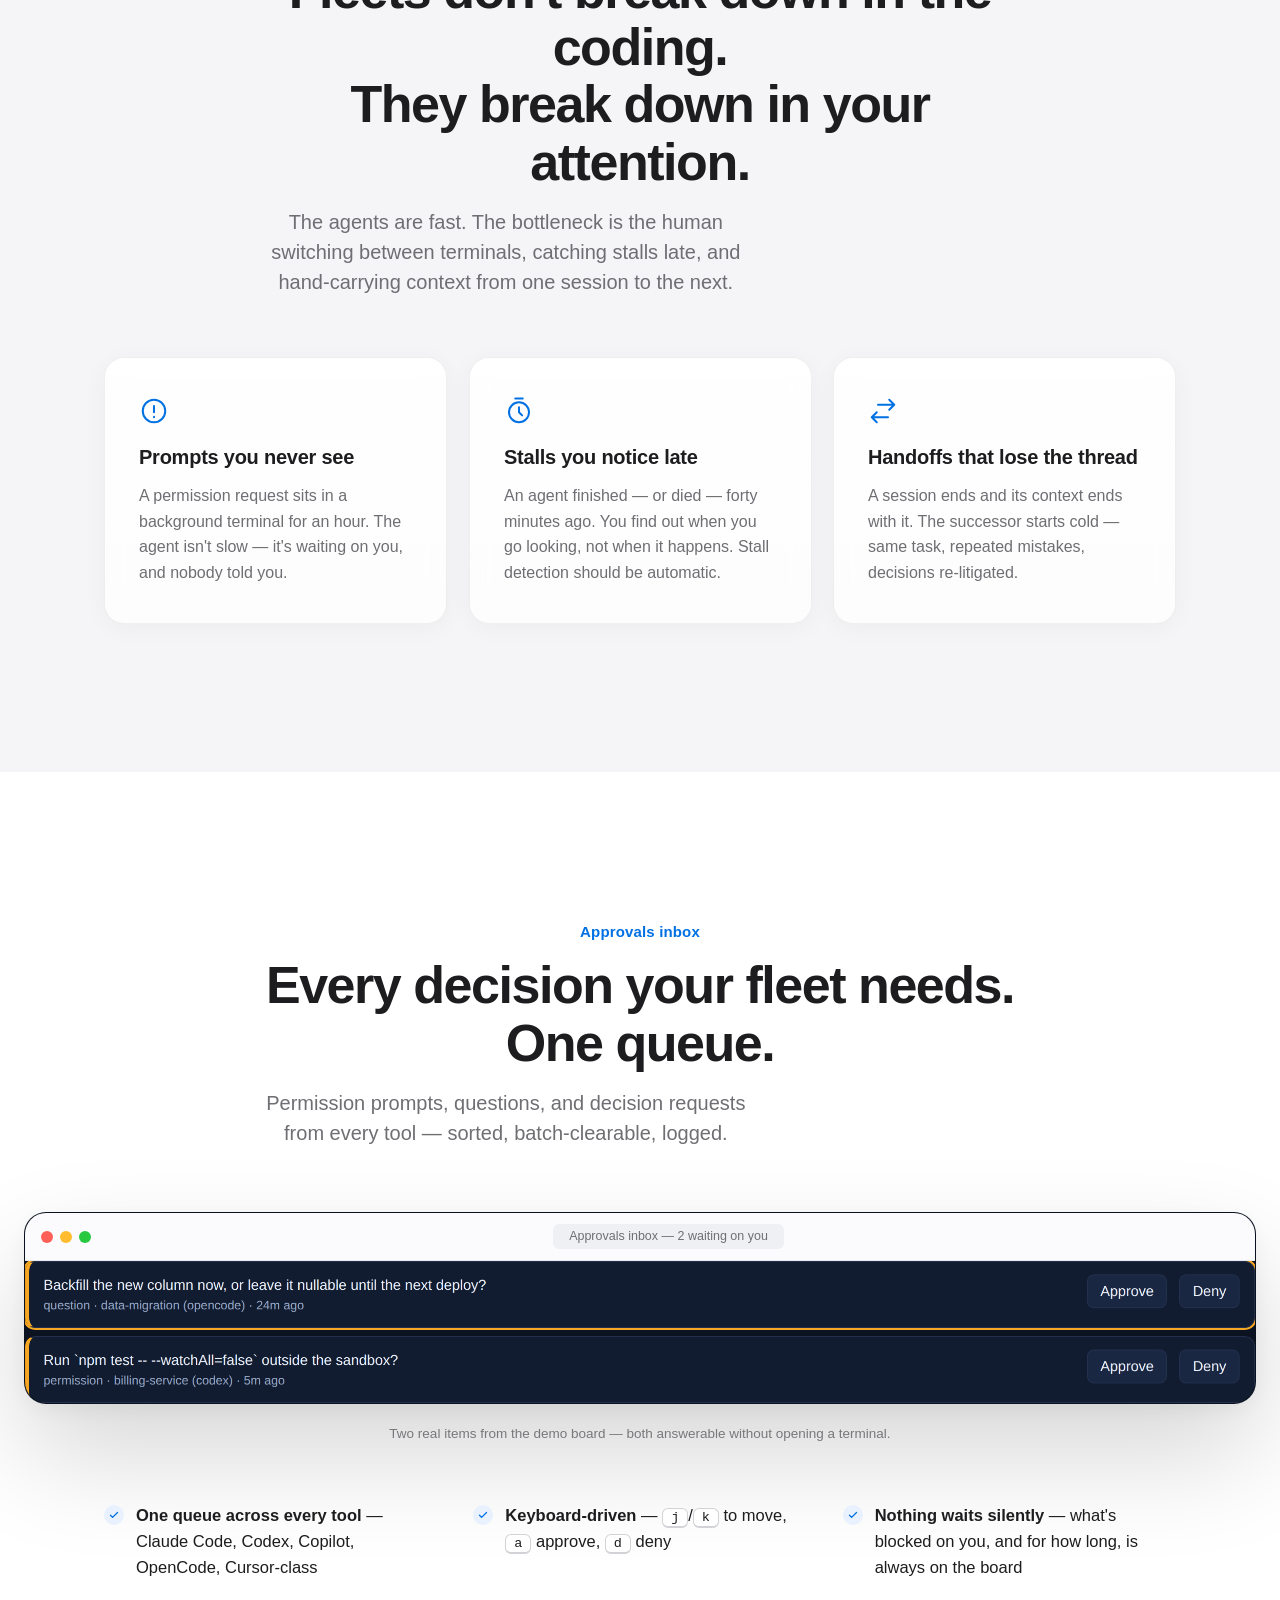
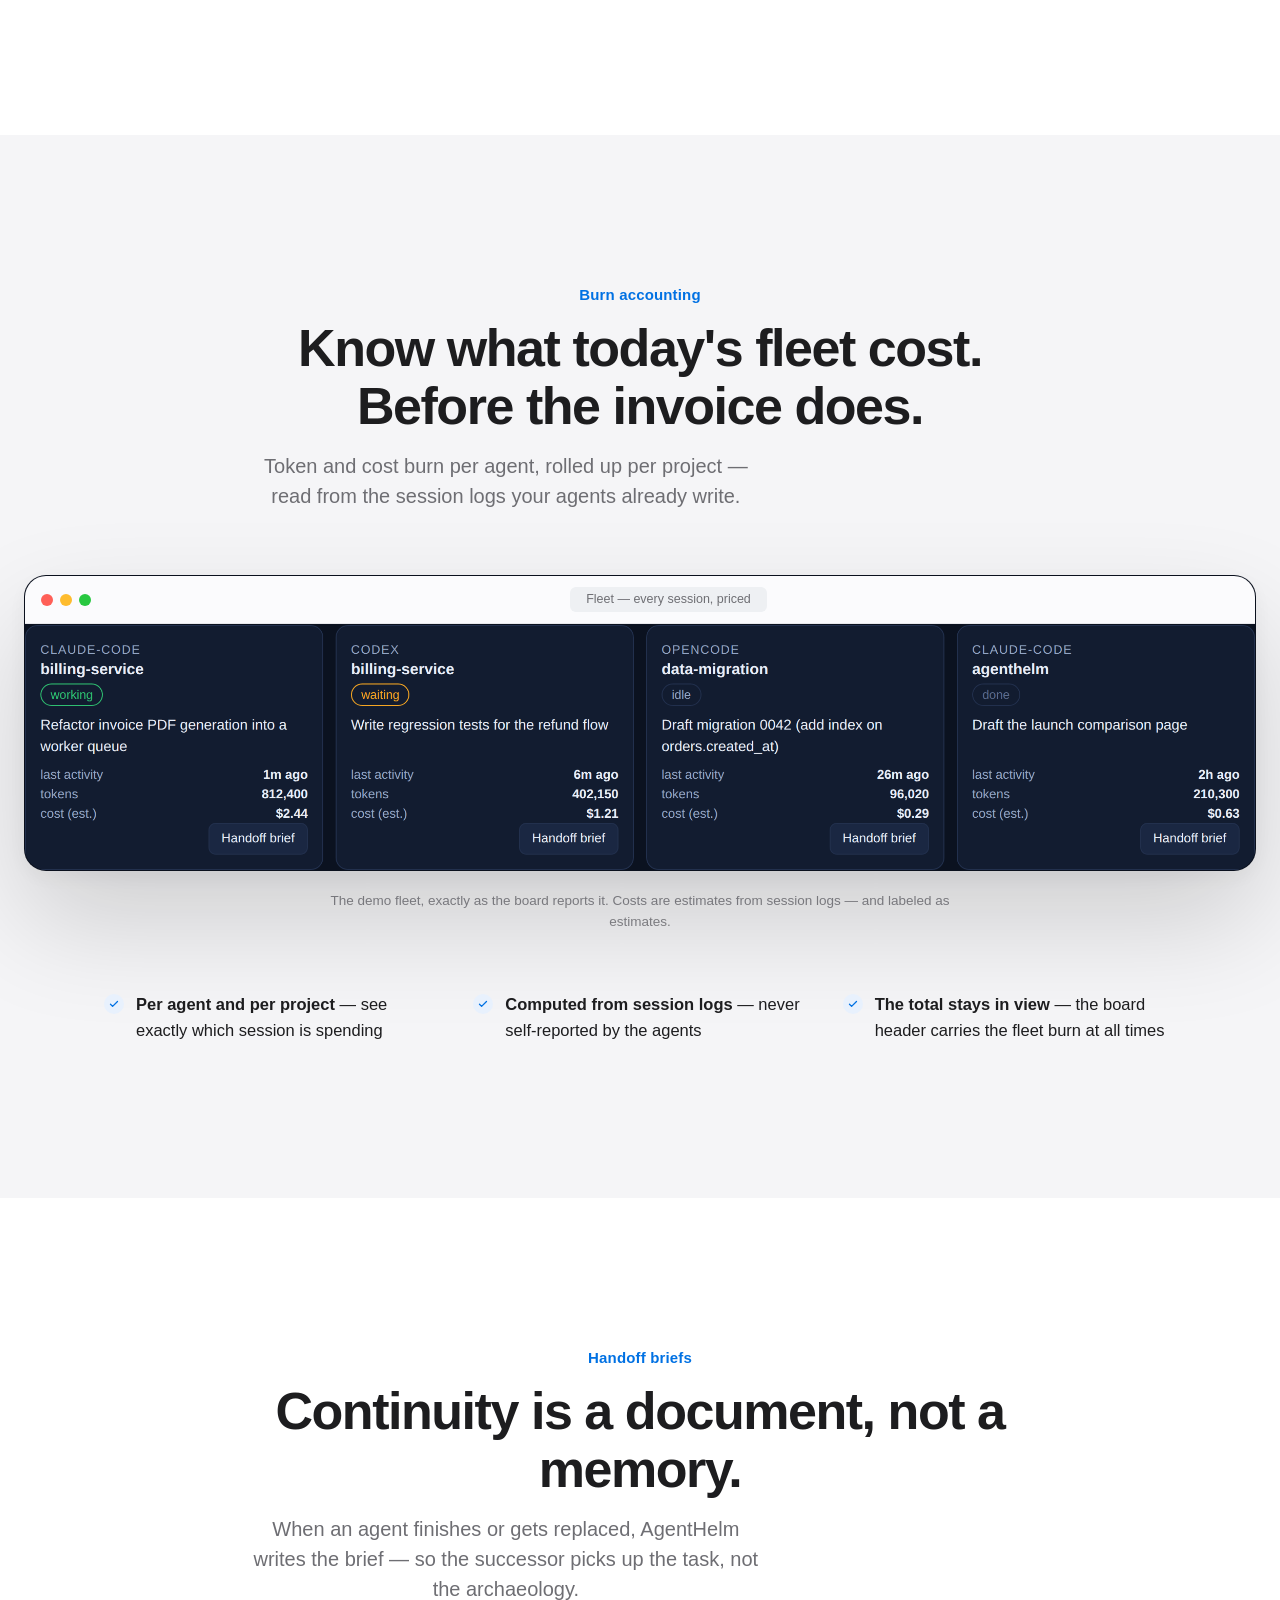
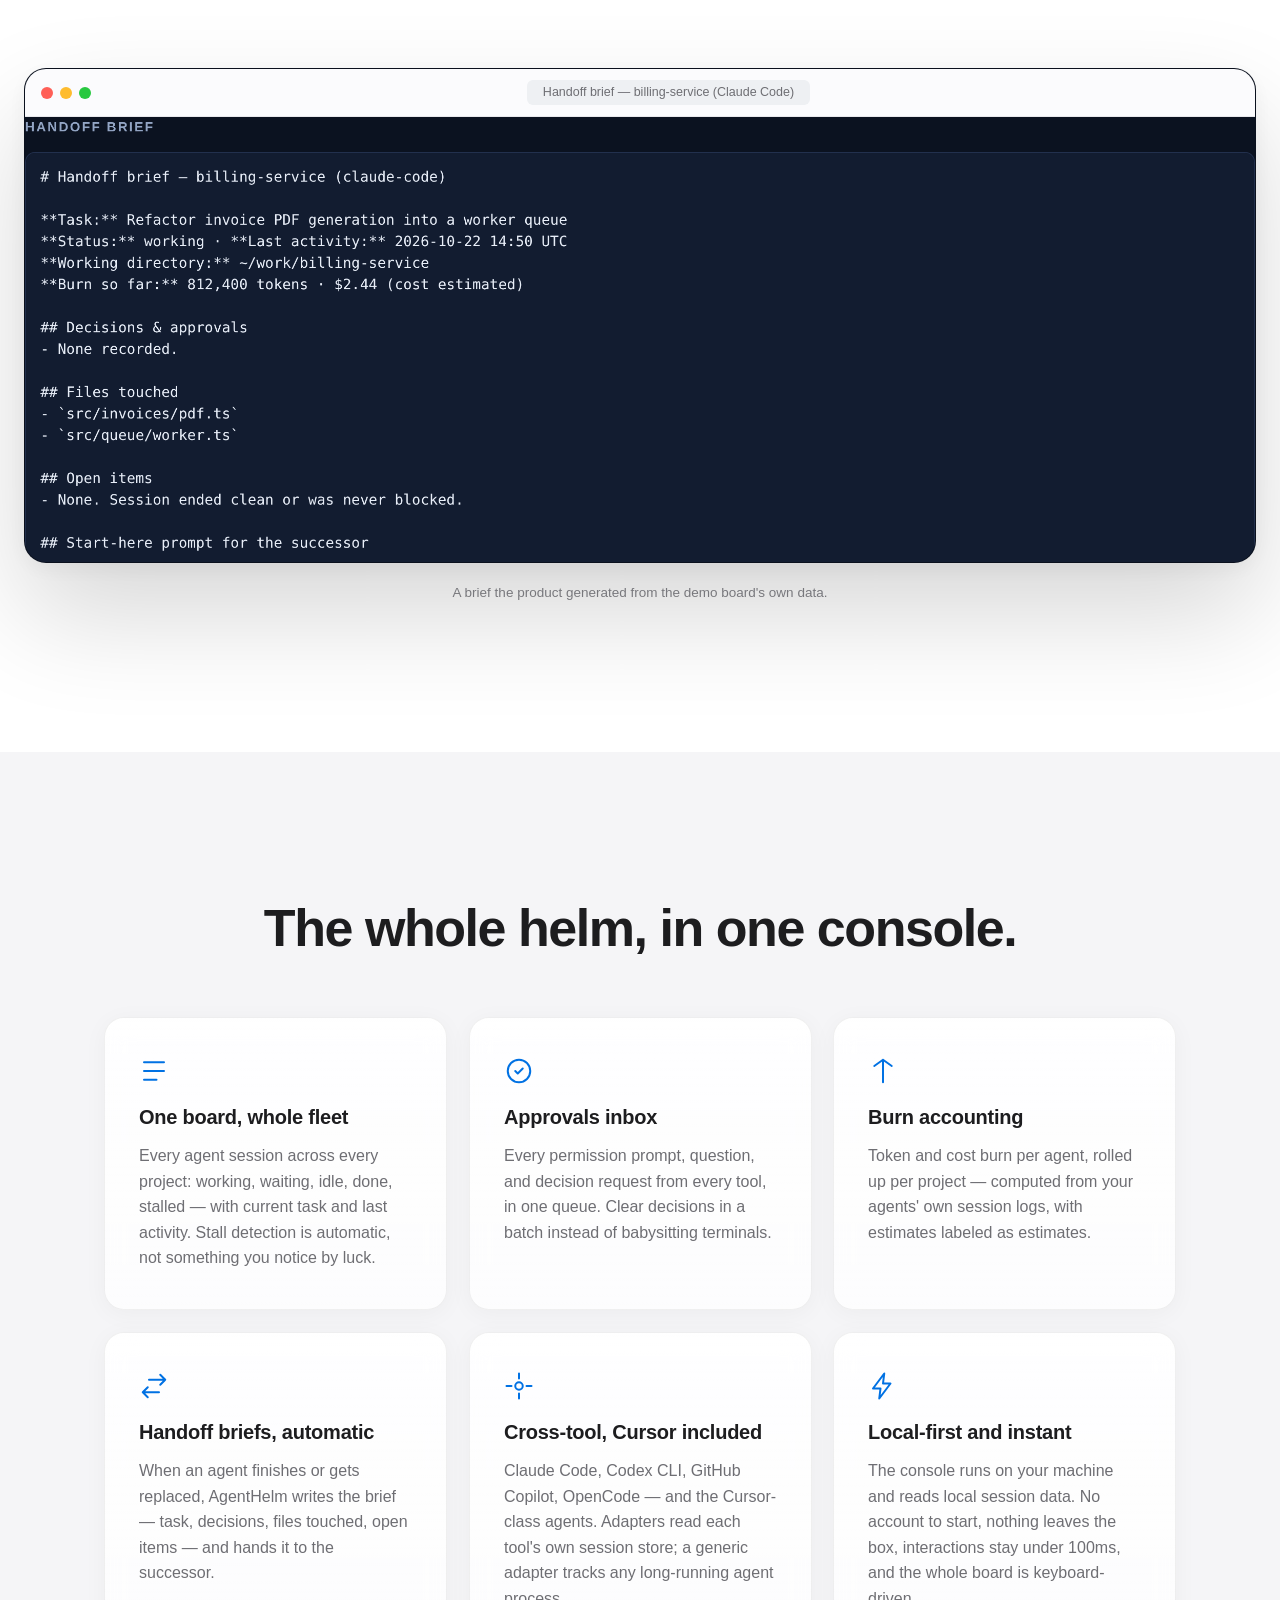
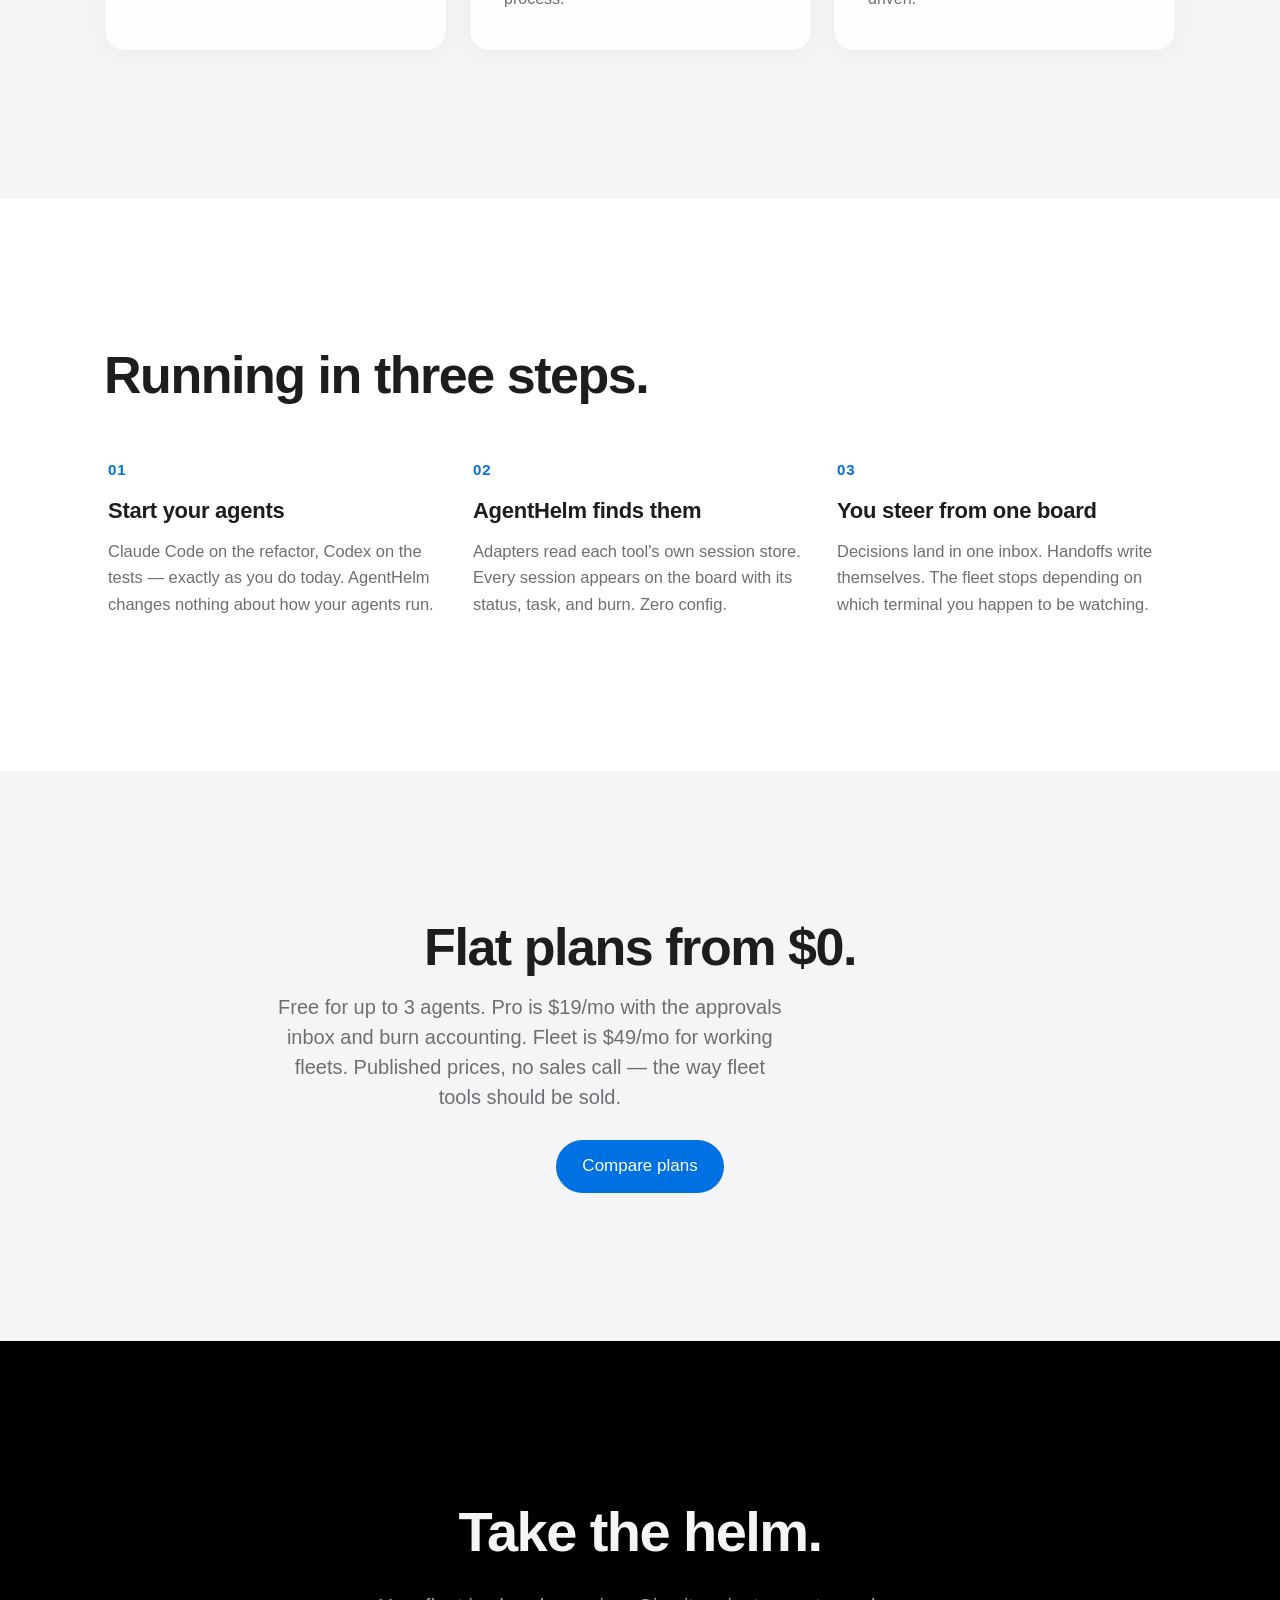
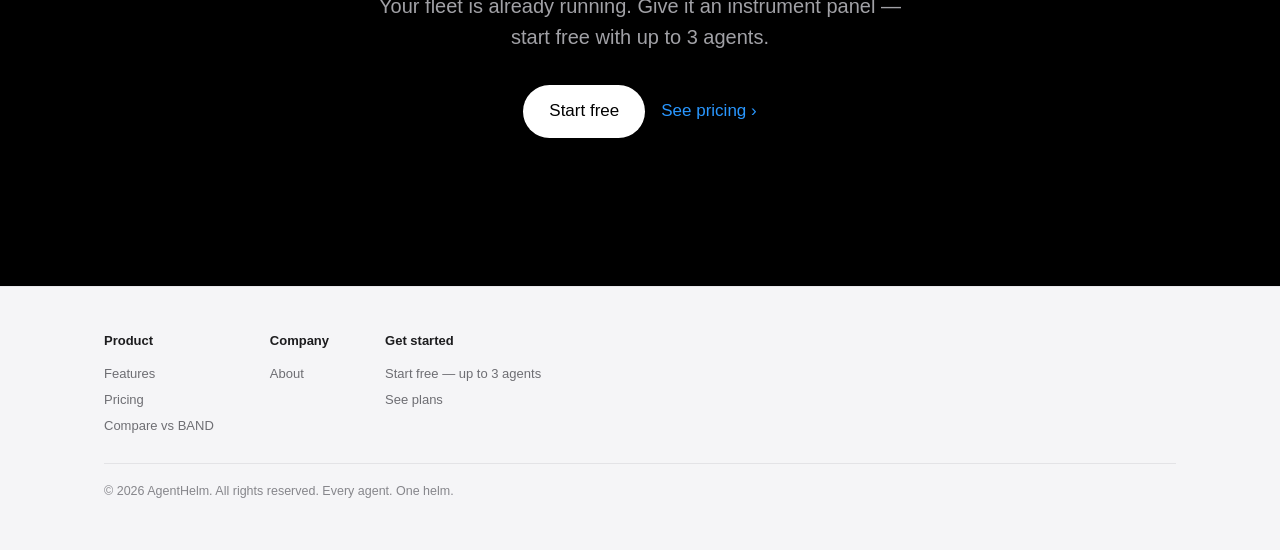
==== commit 90c55e92: "Cinematic Kit v3: dark cinematic hero stage, brand 3D hero render, parallax depth, 3D tilt cards (vi" ====
--- a/site/index.html
+++ b/site/index.html
@@ -13,7 +13,7 @@
 <meta name="theme-color" content="#fbfbfd">
 <link rel="stylesheet" href="styles.css">
 <link rel="icon" type="image/svg+xml" href="assets/logo.svg">
-</head>
+<link rel="stylesheet" href="cinematic/cinematic.css"></head>
 <body>
 <header class="site"><div class="wrap nav">
 <a class="brand" href="index.html"><img src="assets/logo.svg" alt="AgentHelm logo" class="brand-logo">AgentHelm</a>
@@ -175,5 +175,5 @@
 </div>
 <p class="small">© 2026 AgentHelm. All rights reserved. Every agent. One helm.</p>
 </div></footer>
-</body>
+<script src="cinematic/cinematic.js" defer data-hero="assets/hero-cine.svg" data-accent="#2997ff" data-accent-2="#64d2ff" data-pos="68% 50%"></script></body>
 </html>
--- a/site/cinematic/cinematic.css
+++ b/site/cinematic/cinematic.css
@@ -0,0 +1,191 @@
+/* ============================================================
+   CINEMATIC KIT v3 — shared visual layer for the portfolio fleet
+   Don's directive 2026-11-01: "3d render, beautiful apple design,
+   cinematic everything — every business."
+
+   A VISUAL LAYER ONLY. It never changes copy, prices, Stripe
+   links, or form actions. It layers on top of the v2 Apple design
+   system through the hooks the fleet already uses:
+   .hero, header.site, .card, .btn, section rhythm.
+
+   Activation: <body class="cine"> + <link> this file LAST in head
+   + cinematic.js before </body>. The hero stage markup is
+   injected by cinematic.js from the script tag's data-hero /
+   data-accent attributes — pages need no hero markup edits.
+
+   Per-business skin = CSS variables on the .cine-stage element
+   (set from the script tag's data attributes by the JS):
+     --cine-accent   primary glow / CTA accent on the dark stage
+     --cine-accent-2 secondary glow (links, gradients)
+     --cine-pos      object-position for the hero render
+   ============================================================ */
+
+:root{
+  --cine-stage-bg:#05070d;
+  --cine-ink:#f5f5f7;
+  --cine-ink-2:rgba(245,245,247,.72);
+  --cine-ink-3:rgba(245,245,247,.55);
+  --cine-accent:#2997ff;
+  --cine-accent-2:#64d2ff;
+  --cine-ease:cubic-bezier(.22,.61,.21,1);
+  --cine-font:-apple-system,BlinkMacSystemFont,"SF Pro Display","SF Pro Text","Helvetica Neue",Arial,sans-serif;
+}
+
+/* ---------- cinematic hero stage ---------- */
+.cine-hero{
+  position:relative;
+  isolation:isolate;
+  /* visible so a full-bleed stage can escape a container-clipped hero;
+     the stage clips itself via its own overflow:hidden */
+  overflow:visible !important;
+  background:var(--cine-stage-bg) !important;
+  color:var(--cine-ink) !important;
+  min-height:94svh;
+  display:flex;
+  flex-direction:column;
+  justify-content:center;
+  padding-top:120px;
+  padding-bottom:96px;
+}
+.cine-stage{
+  position:absolute;
+  inset:0;
+  z-index:-1;
+  overflow:hidden;
+  pointer-events:none;
+}
+/* full-bleed escape for heroes inside a max-width container */
+.cine-stage.cine-bleed{
+  width:100vw;
+  left:50%;
+  margin-left:-50vw;
+}
+.cine-layer{position:absolute;inset:0;will-change:transform}
+.cine-layer img{
+  width:100%;height:100%;
+  object-fit:cover;
+  object-position:var(--cine-pos,50% 50%);
+  transform:scale(1.14);
+  animation:cine-push 2.6s var(--cine-ease) both;
+}
+@keyframes cine-push{from{transform:scale(1.26)}to{transform:scale(1.14)}}
+.cine-scrim{
+  position:absolute;inset:0;
+  background:
+    linear-gradient(180deg,rgba(4,6,12,.52) 0%,rgba(4,6,12,.68) 46%,rgba(4,6,12,.9) 82%,var(--cine-stage-bg) 100%),
+    radial-gradient(120% 90% at 50% 0%,transparent 40%,rgba(4,6,12,.35) 100%);
+}
+.cine-glow{
+  position:absolute;inset:0;
+  background:radial-gradient(55% 42% at 50% 34%,var(--cine-accent) 0%,transparent 70%);
+  opacity:.16;
+  mix-blend-mode:screen;
+}
+.cine-vignette{
+  position:absolute;inset:0;
+  background:radial-gradient(115% 100% at 50% 42%,transparent 55%,rgba(0,0,0,.5) 100%);
+}
+/* film grain — SVG noise, static, cheap */
+.cine-grain{
+  position:absolute;inset:0;opacity:.05;
+  background-image:url("data:image/svg+xml,%3Csvg xmlns='http://www.w3.org/2000/svg' width='140' height='140'%3E%3Cfilter id='n'%3E%3CfeTurbulence type='fractalNoise' baseFrequency='0.9' numOctaves='2'/%3E%3C/filter%3E%3Crect width='140' height='140' filter='url(%23n)' opacity='1'/%3E%3C/svg%3E");
+}
+
+/* ---------- hero typography on the dark stage ---------- */
+/* Fleet layers (site-ten) set hero type with !important — the kit is the
+   final visual layer, so its stage typography answers in kind. Buttons are
+   deliberately NOT forced: each site's brand CTA color stays sovereign. */
+.cine-hero h1{
+  color:var(--cine-ink) !important;
+  font-size:clamp(2.9rem,7.2vw,5.4rem) !important;
+  line-height:1.04 !important;
+  letter-spacing:-.032em !important;
+  font-weight:700;
+  text-wrap:balance;
+}
+.cine-hero h1 .hl{color:var(--cine-accent) !important}
+.cine-hero .eyebrow{
+  color:var(--cine-accent-2);
+  letter-spacing:.14em;
+}
+.cine-hero .sub,.cine-hero .lead,.cine-hero p.sub{color:var(--cine-ink-2) !important}
+.cine-hero .fineprint,.cine-hero .shot-caption,.cine-hero .toolstrip{color:var(--cine-ink-3) !important}
+.cine-hero .toolstrip b{color:var(--cine-ink-2)}
+.cine-hero .link-arrow{color:var(--cine-accent-2)}
+.cine-hero .btn{
+  background:var(--cine-accent);
+  color:#fff;
+  box-shadow:0 8px 32px rgba(0,0,0,.45),0 0 0 1px rgba(255,255,255,.08) inset;
+}
+.cine-hero .btn:hover{background:var(--cine-accent);filter:brightness(1.12)}
+.cine-hero .btn.ghost,.cine-hero .btn.white{
+  background:rgba(255,255,255,.08);
+  color:var(--cine-ink);
+  border:1px solid rgba(255,255,255,.28);
+  -webkit-backdrop-filter:blur(12px);
+  backdrop-filter:blur(12px);
+  box-shadow:none;
+}
+/* product visual sitting on the stage gets a deep glass frame */
+.cine-hero .window,.cine-hero .panel{
+  box-shadow:0 60px 120px rgba(0,0,0,.55),0 8px 28px rgba(0,0,0,.4),0 0 0 1px rgba(255,255,255,.09);
+}
+
+/* ---------- frosted nav: scroll shadow ---------- */
+body.cine header.site{transition:box-shadow .45s var(--cine-ease)}
+body.cine header.site.cine-scrolled{box-shadow:0 12px 34px rgba(0,0,0,.13)}
+
+/* ---------- 3D tilt cards ---------- */
+.cine-tilt{
+  transform-style:preserve-3d;
+  will-change:transform;
+  transition:transform .5s var(--cine-ease),box-shadow .5s var(--cine-ease);
+  position:relative;
+}
+.cine-tilt::after{
+  content:"";position:absolute;inset:0;border-radius:inherit;
+  background:radial-gradient(420px circle at var(--cine-mx,50%) var(--cine-my,50%),rgba(255,255,255,.14),transparent 65%);
+  opacity:0;transition:opacity .35s ease;pointer-events:none;
+}
+.cine-tilt.cine-tilting{transition:transform .08s linear,box-shadow .3s ease}
+.cine-tilt.cine-tilting::after{opacity:1}
+.cine-tilt:hover{
+  box-shadow:0 34px 68px rgba(0,0,0,.17),0 4px 16px rgba(0,0,0,.07);
+}
+/* glass depth for panels on light sections */
+body.cine .card{
+  background:linear-gradient(180deg,rgba(255,255,255,.92),rgba(255,255,255,.78));
+  -webkit-backdrop-filter:saturate(160%) blur(14px);
+  backdrop-filter:saturate(160%) blur(14px);
+  border:1px solid rgba(0,0,0,.06);
+}
+
+/* ---------- reveal choreography (non-.reveal pages only;
+   pages with the v2 .reveal system keep theirs) ---------- */
+[data-cine-reveal]{
+  opacity:0;
+  transform:translateY(34px) scale(.985);
+  transition:opacity 1s var(--cine-ease),transform 1s var(--cine-ease);
+}
+[data-cine-reveal].cine-in{opacity:1;transform:none}
+
+/* ---------- section rhythm ---------- */
+body.cine h2{letter-spacing:-.028em}
+body.cine section .lead{max-width:46ch}
+
+/* ---------- mobile / safety ---------- */
+@media (max-width:734px){
+  .cine-hero{min-height:88svh;padding-top:96px;padding-bottom:72px}
+  .cine-hero h1{font-size:clamp(2.35rem,11.5vw,3.2rem)}
+}
+html,body{overflow-x:clip}
+
+/* ---------- reduced motion: everything settles ---------- */
+@media (prefers-reduced-motion:reduce){
+  .cine-layer img{animation:none;transform:scale(1.05)}
+  .cine-layer{transform:none !important}
+  .cine-tilt{transform:none !important;transition:none}
+  .cine-tilt::after{display:none}
+  [data-cine-reveal]{opacity:1;transform:none;transition:none}
+  html{scroll-behavior:auto}
+}
